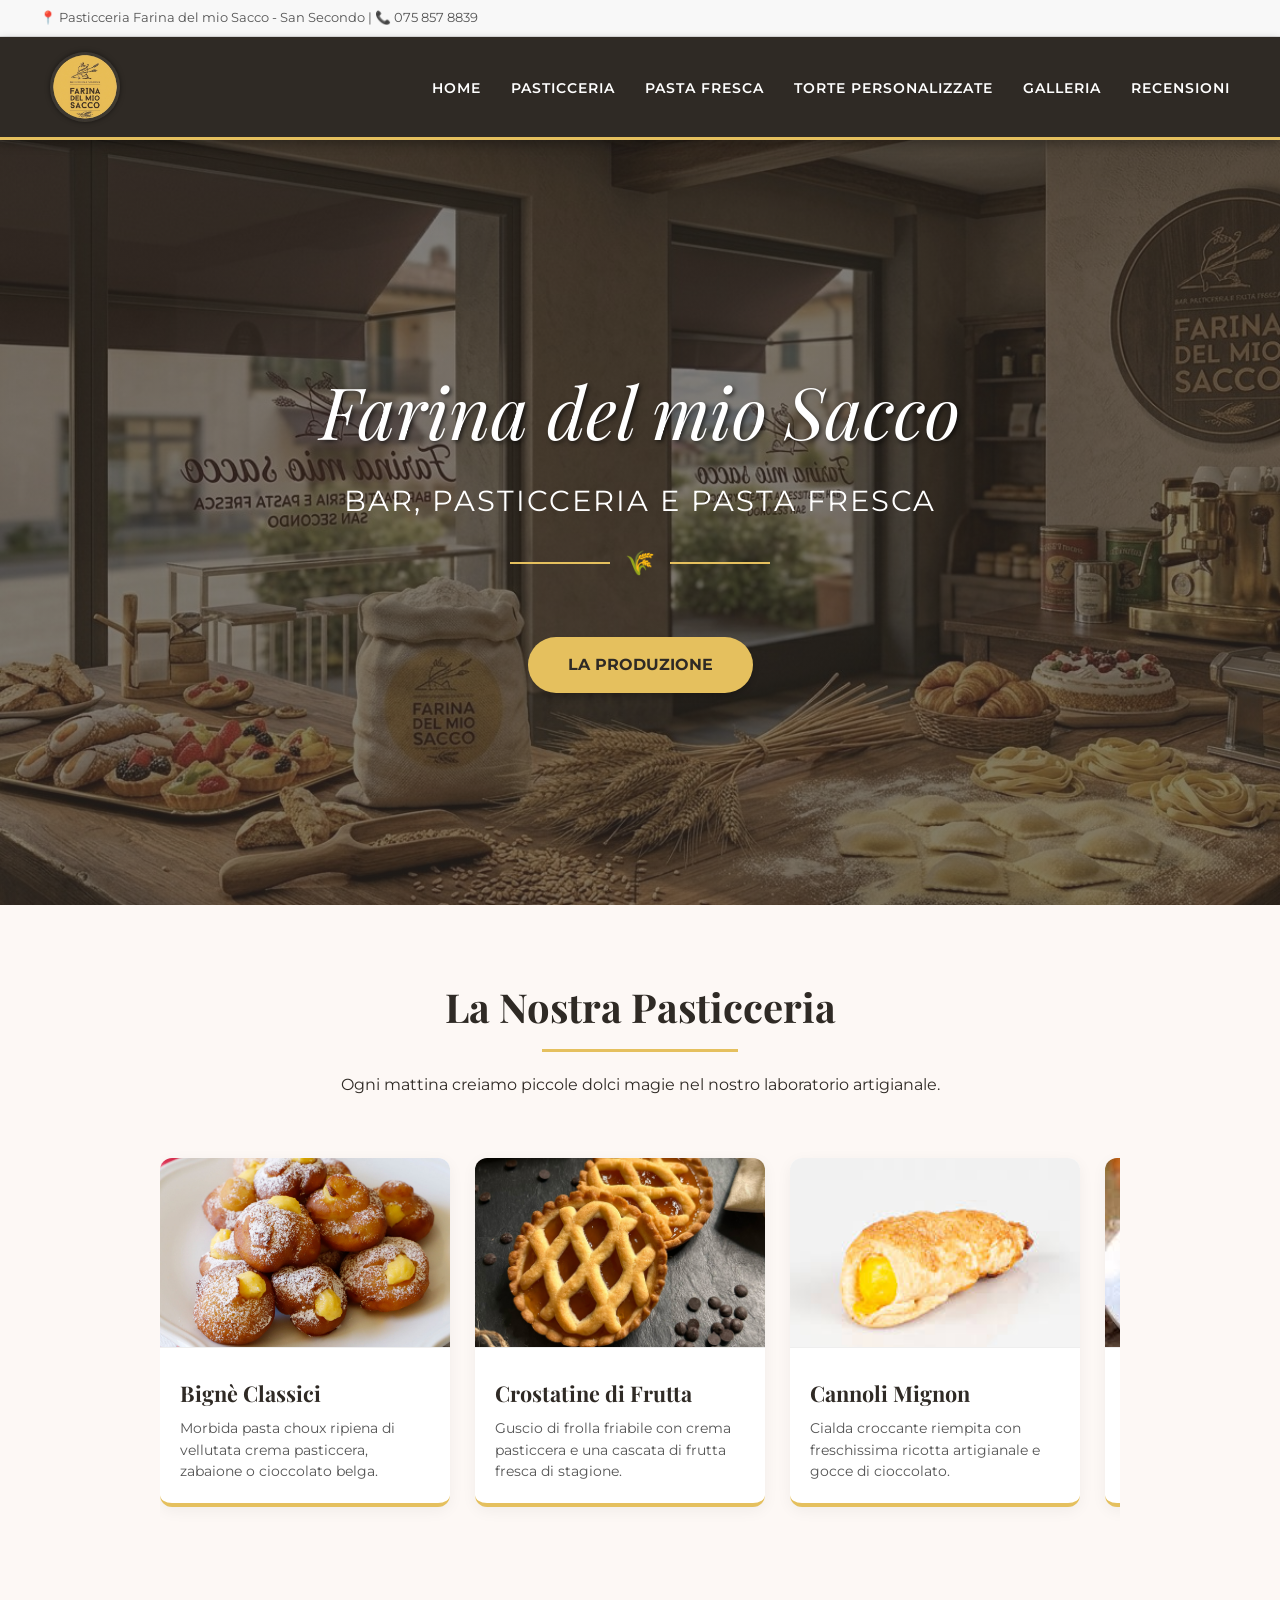
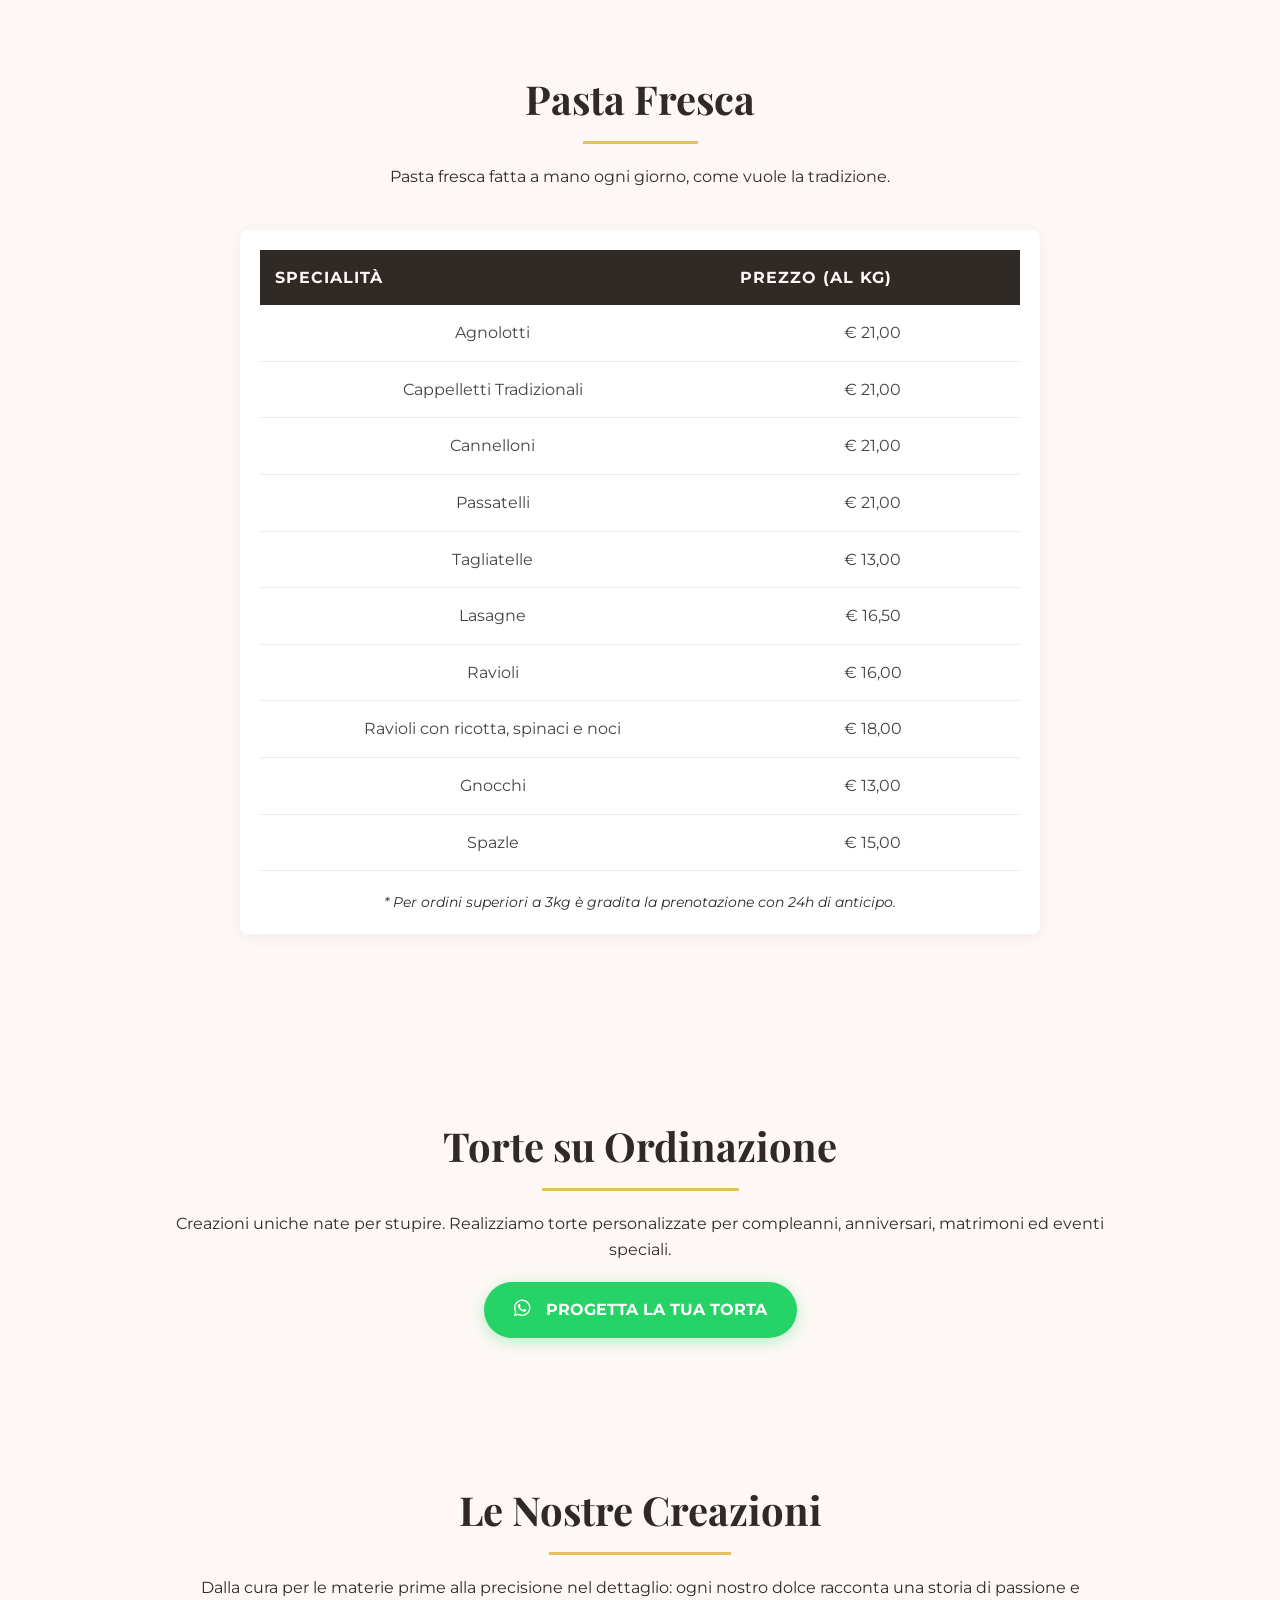
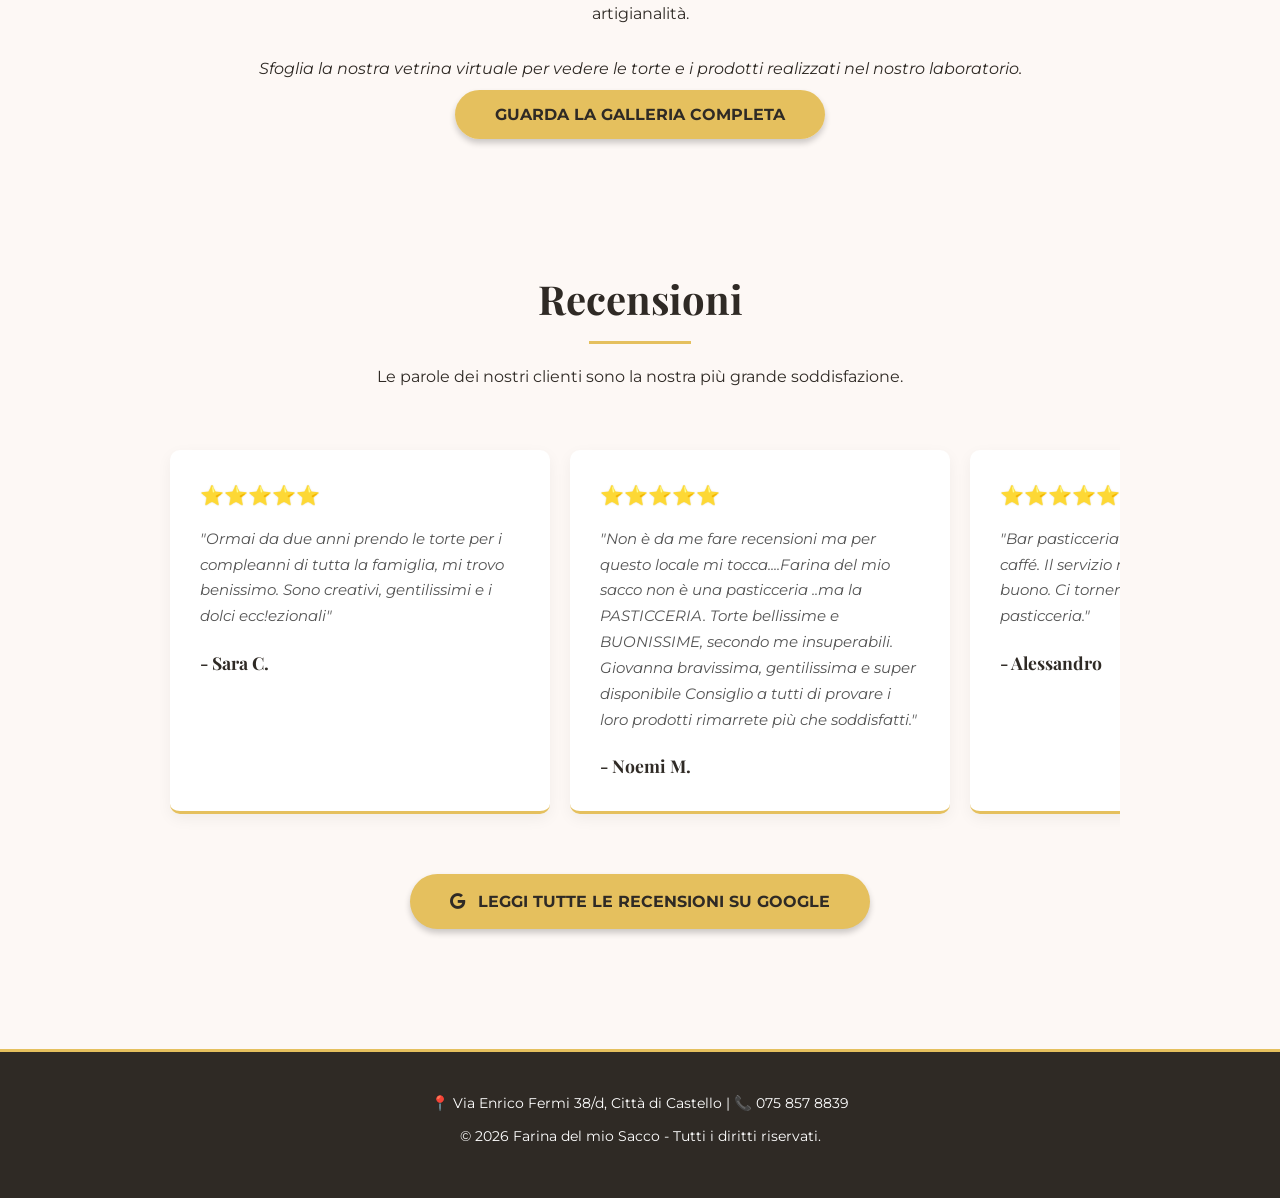
==== index.html @ f0816038 "Update index.html" ====
<!DOCTYPE html>
<html lang="it">
<head>
    <meta charset="UTF-8">
    <meta name="viewport" content="width=device-width, initial-scale=1.0">
    <title>Farina del mio Sacco | Pasticceria e Pasta Fresca</title>
    
    <link rel="preconnect" href="https://fonts.googleapis.com">
    <link rel="preconnect" href="https://fonts.gstatic.com" crossorigin>
    <link href="https://fonts.googleapis.com/css2?family=Playfair+Display:ital,wght@0,400;0,700;1,400&family=Montserrat:wght@400;600&display=swap" rel="stylesheet">
    
    <link rel="stylesheet" href="https://cdnjs.cloudflare.com/ajax/libs/font-awesome/6.0.0/css/all.min.css">
    
    <link rel="icon" type="image/x-icon" href="immagini/logo.ico">
    <link rel="stylesheet" href="style.css">
</head>
<body>

    <div class="top-bar">
        <p>📍 Pasticceria Farina del mio Sacco - San Secondo | 📞 075 857 8839</p>
    </div>

    <header>
        <div class="logo-container">
            <img src="immagini/logo.ico" alt="Logo Farina del mio Sacco" class="logo-img">
        </div>
        
        <div class="menu-toggle" id="mobile-menu">
            <span class="bar"></span>
            <span class="bar"></span>
            <span class="bar"></span>
        </div>
        
        <nav>
            <ul>
                <li><a href="#home">Home</a></li>
                <li><a href="#pasticceria">Pasticceria</a></li>
                <li><a href="#pasta-fresca">Pasta Fresca</a></li>
                <li><a href="#torte">Torte Personalizzate</a></li>
                <li><a href="galleria.html">Galleria</a></li>
                <li><a href="#recensioni">Recensioni</a></li> 
            </ul>
        </nav>
    </header>

    <main>
        <section id="home" class="hero">
            <div class="hero-content">
                <h2 class="hero-title">Farina del mio Sacco</h2>
                <h3 class="hero-subtitle">Bar, Pasticceria e Pasta Fresca</h3>
                
                <div class="decorazione">
                    <span>🌾</span>
                </div>
                
                <a href="#pasticceria" class="btn-oro" style="text-decoration: none; display: inline-block; margin-top: 20px;">La Produzione</a>
            </div>
        </section>
        
        <section id="pasticceria" class="sezione">
            <h2>La Nostra Pasticceria</h2>
            <p>Ogni mattina creiamo piccole dolci magie nel nostro laboratorio artigianale.</p>
            
            <div class="carosello-pasticceria">
                <div class="pasticcino-card">
                    <img src="immagini/bigne.jpg" alt="Bignè artigianali">
                    <div class="pasticcino-info">
                        <h3>Bignè Classici</h3>
                        <p>Morbida pasta choux ripiena di vellutata crema pasticcera, zabaione o cioccolato belga.</p>
                    </div>
                </div>
                
                <div class="pasticcino-card">
                    <img src="immagini/crostatina.jpg" alt="Crostatine di frutta">
                    <div class="pasticcino-info">
                        <h3>Crostatine di Frutta</h3>
                        <p>Guscio di frolla friabile con crema pasticcera e una cascata di frutta fresca di stagione.</p>
                    </div>
                </div>
                
                <div class="pasticcino-card">
                    <img src="immagini/cannolo.jpg" alt="Cannoli siciliani mignon">
                    <div class="pasticcino-info">
                        <h3>Cannoli Mignon</h3>
                        <p>Cialda croccante riempita con freschissima ricotta artigianale e gocce di cioccolato.</p>
                    </div>
                </div>
                
                <div class="pasticcino-card">
                    <img src="immagini/millefoglie.jpg" alt="Millefoglie mignon">
                    <div class="pasticcino-info">
                        <h3>Millefoglie</h3>
                        <p>Strati di sfoglia fragrante e leggerissima, alternati a golosa crema diplomatica.</p>
                    </div>
                </div>

                <div class="pasticcino-card">
                    <img src="immagini/biscotti.jpg" alt="Biscotteria secca artigianale">
                    <div class="pasticcino-info">
                        <h3>Biscotteria Secca</h3>
                        <p>Frollini da tè, cantucci della tradizione e paste da viaggio fatte come una volta.</p>
                    </div>
                </div>
            </div>
        </section>
        
        <section id="pasta-fresca" class="sezione" style="background-color: var(--panna);">
            <h2 class="titolo-sezione">Pasta Fresca</h2>
            <p>Pasta fresca fatta a mano ogni giorno, come vuole la tradizione.</p>

            <div class="listino-container">
                <table class="tabella-prezzi">
                    <thead>
                        <tr>
                            <th>Specialità</th>
                            <th>Prezzo (al kg)</th>
                        </tr>
                    </thead>
                    <tbody>
                        <tr><td>Agnolotti</td><td>€ 21,00</td></tr>
                        <tr><td>Cappelletti Tradizionali</td><td>€ 21,00</td></tr>
                        <tr><td>Cannelloni</td><td>€ 21,00</td></tr>
                        <tr><td>Passatelli</td><td>€ 21,00</td></tr>
                        <tr><td>Tagliatelle</td><td>€ 13,00</td></tr>
                        <tr><td>Lasagne</td><td>€ 16,50</td></tr>
                        <tr><td>Ravioli</td><td>€ 16,00</td></tr>
                        <tr><td>Ravioli con ricotta, spinaci e noci</td><td>€ 18,00</td></tr>
                        <tr><td>Gnocchi</td><td>€ 13,00</td></tr>
                        <tr><td>Spazle</td><td>€ 15,00</td></tr>
                    </tbody>
                </table>
                
                <p style="margin-top: 20px; font-style: italic; font-size: 0.9rem;">* Per ordini superiori a 3kg è gradita la prenotazione con 24h di anticipo.</p>
            </div>
        </section>

        <section id="torte" class="sezione">
            <h2>Torte su Ordinazione</h2>
            <p>Creazioni uniche nate per stupire. Realizziamo torte personalizzate per compleanni, anniversari, matrimoni ed eventi speciali.</p>
            
            <a href="https://wa.me/3392798903?text=Ciao!%20Vorrei%20progettare%20una%20torta%20personalizzata" target="_blank" class="btn-whatsapp">
                <i class="fab fa-whatsapp icona-wa"></i> Progetta la tua torta
            </a>
        </section>

        <section id="creazioni" class="sezione">
            <h2>Le Nostre Creazioni</h2>
            <p>
                Dalla cura per le materie prime alla precisione nel dettaglio: ogni nostro dolce racconta una storia di passione e artigianalità.
            </p>
            
            <div style="margin-top: 30px;">
                <p style="font-style: italic; margin-bottom: 20px;">Sfoglia la nostra vetrina virtuale per vedere le torte e i prodotti realizzati nel nostro laboratorio.</p>
                <a href="galleria.html" class="btn-oro" style="text-decoration: none;">Guarda la Galleria Completa</a>
            </div>
        </section>

        <section id="recensioni" class="sezione" style="background-color: var(--panna);">
            <h2>Recensioni</h2>
            <p>Le parole dei nostri clienti sono la nostra più grande soddisfazione.</p>
            
            <div class="recensioni-container">
                <div class="recensione-card">
                    <div class="stelle">⭐⭐⭐⭐⭐</div>
                    <p class="testo-recensione">"Ormai da due anni prendo le torte per i compleanni di tutta la famiglia, mi trovo benissimo. Sono creativi, gentilissimi e i dolci ecc!ezionali"</p>
                    <p class="autore">- Sara C.</p>
                </div>
                
                <div class="recensione-card">
                    <div class="stelle">⭐⭐⭐⭐⭐</div>
                    <p class="testo-recensione">"Non è da me fare recensioni ma per questo locale mi tocca....Farina del mio sacco non è una pasticceria ..ma la PASTICCERIA. Torte bellissime e BUONISSIME, secondo me insuperabili. Giovanna bravissima, gentilissima e super disponibile Consiglio a tutti di provare i loro prodotti rimarrete più che soddisfatti."</p>
                    <p class="autore">- Noemi M.</p>
                </div>
                
                <div class="recensione-card">
                    <div class="stelle">⭐⭐⭐⭐⭐</div>
                    <p class="testo-recensione">"Bar pasticceria mi sono fermato per un caffé. Il servizio nulla da dire . Il caffè buono. Ci tornerò per assaggiare la pasticceria."</p>
                    <p class="autore">- Alessandro</p>
                </div>
            </div>

            <div style="margin-top: 40px;">
                <a href="https://www.google.com/search?sca_esv=916ec883b16d68de&rlz=1C1GEWG_itIT1207IT1207&sxsrf=ANbL-n6uOmOM51w5E85HEzWK77GRZ1AlaQ:1779180192511&si=AL3DRZHrmvnFAVQPOO2Bzhf8AX9KZZ6raUI_dT7DG_z0kV2_x5jLBBXtnni8dmRv9dqBs0mQofxEFWSAQfP6rxskqYB1ZJzggoFy2b57uYg4nvMEu3d4UJ2EFOXsXZ8viHp7cwj9z6t8V4RzzjR4Vp45JCCcI7b4Rw%3D%3D&q=FARINA+DEL+MIO+SACCO+Recensioni&sa=X&ved=2ahUKEwiEzfba-sSUAxWq0gIHHf3sL74Q0bkNegQIMhAF&biw=1536&bih=730&dpr=1.25" target="_blank" class="btn-oro" style="text-decoration: none; display: inline-block;">
                    <i class="fab fa-google" style="margin-right: 8px;"></i> Leggi tutte le recensioni su Google
                </a>
            </div>
        </section>
    </main>
    
    <footer>
        <p>📍 Via Enrico Fermi 38/d, Città di Castello | 📞 075 857 8839</p>
        <p>&copy; 2026 Farina del mio Sacco - Tutti i diritti riservati.</p>
    </footer>

    <script src="script.js"></script>
</body>
</html>
---- style.css ----
/* --- IMPOSTAZIONI BASE E FONT --- */
* {
    margin: 0;
    padding: 0;
    box-sizing: border-box;
    /* Migliora la resa dei caratteri e dei bordi su tutti i browser */
    -webkit-font-smoothing: antialiased;
    -moz-osx-font-smoothing: grayscale;
}

:root {
    --colore-scuro: #2F2A25; /* Marrone "Testa di Moro" */
    --oro: #E5C05E;          /* Giallo Ocra/Oro */
    --panna: #FDF8F5;        /* Sfondo chiaro */
    --bianco: #FFFFFF;
    
    /* Font eleganti di Google Fonts */
    --font-titoli: 'Playfair Display', serif;
    --font-testi: 'Montserrat', sans-serif;
}

body {
    font-family: var(--font-testi);
    background-color: var(--panna);
    color: var(--colore-scuro);
    line-height: 1.6;
    overflow-x: hidden; 
}

/* --- SCORRIMENTO MORBIDO --- */
html {
    scroll-behavior: smooth;
}

/* --- STRUTTURA PRINCIPALE (Gabbia anti-bug) --- */
main {
    position: relative;
    z-index: 1;
}

/* --- TOP BAR PICCOLA --- */
.top-bar {
    background-color: #f8f8f8;
    color: #555;
    text-align: left;
    padding: 8px 40px;
    font-size: 0.8rem;
    border-bottom: 1px solid #ddd;
}

/* --- HEADER E NAVBAR FISSA (VERSIONE ANTI-SFARFALLIO) --- */
header {
    position: sticky !important;
    top: 0 !important;
    z-index: 9999 !important;
    
    /* Stabilizzazione 3D per evitare micro-movimenti (jitter) */
    transform: translate3d(0, 0, 1000px) !important;
    backface-visibility: hidden !important;
    -webkit-backface-visibility: hidden !important;
    
    background-color: var(--colore-scuro) !important; 
    display: flex;
    justify-content: space-between; 
    align-items: center;
    padding: 15px 50px;
    transition: all 0.4s ease;
    box-shadow: 0 4px 10px rgba(0,0,0,0.3);
    border-bottom: 3px solid var(--oro);
}

/* --- HEADER QUANDO SCORRI (SOTTILE) --- */
header.scrolled {
    padding: 10px 50px !important; 
    background-color: rgba(47, 42, 37, 0.98) !important; 
    box-shadow: 0 5px 15px rgba(0,0,0,0.4);
}

/* --- LOGO --- */
.logo-container {
    display: flex;
    align-items: center;
}

.logo-img {
    height: 70px;
    width: 70px; 
    border-radius: 50%; 
    object-fit: cover; 
    box-shadow: 0 0 5px rgba(0,0,0,0.5); 
    transition: all 0.4s ease;
    /* Evita vibrazioni dell'immagine durante il ridimensionamento */
    image-rendering: -webkit-optimize-contrast;
}

header.scrolled .logo-img {
    height: 45px !important; 
    width: 45px !important; 
}

/* --- MENU NAVIGAZIONE --- */
nav ul {
    list-style: none;
    display: flex;
    gap: 30px;
}

nav a {
    color: var(--bianco);
    text-decoration: none;
    font-weight: 600;
    font-size: 0.85rem;
    text-transform: uppercase;
    letter-spacing: 1px;
    transition: color 0.3s;
}

nav a:hover, nav a.active {
    color: var(--oro);
}

nav a.active {
    border-bottom: 2px solid var(--oro);
    padding-bottom: 3px;
}

/* --- SEZIONE HERO (Immagine a tutto schermo) --- */
.hero {
    position: relative;
    height: 85vh; 
    background-image: linear-gradient(rgba(47, 42, 37, 0.6), rgba(47, 42, 37, 0.6)), url(immagini/sfondo.jpg);
    background-size: cover;
    background-position: center;
    display: flex;
    justify-content: center;
    align-items: center;
    text-align: center;
    color: var(--bianco);
}

/* --- CONTENITORE CENTRALE DELLA HERO --- */
.hero-content {
    max-width: 800px;
    z-index: 2;
    
    /* La vera magia anti-tremolio: blocca tutto il blocco come se fosse una singola immagine solida */
    transform: translate3d(0, 0, 0);
    backface-visibility: hidden;
    -webkit-backface-visibility: hidden;
    perspective: 1000px; /* Aiuta molto i dispositivi Apple/Safari a non sfarfallare */
}

.hero-title {
    font-family: var(--font-titoli);
    font-size: 4.5rem;
    font-style: italic;
    font-weight: 400;
    margin-bottom: 10px;
    text-shadow: 2px 2px 4px rgba(0,0,0,0.6);
}

.hero-subtitle {
    font-family: var(--font-testi);
    font-size: 1.8rem;
    font-weight: 400;
    letter-spacing: 2px;
    text-transform: uppercase;
    margin-bottom: 20px;
}

/* --- DECORAZIONE TITOLI (ANTI-SFARFALLIO) --- */
.decorazione {
    display: flex;
    align-items: center;
    justify-content: center;
    margin: 20px 0 35px 0;
}

.decorazione::before, .decorazione::after {
    content: '';
    width: 100px;
    margin: 0 15px;
    
    /* Invece di usare altezza e sfondo, usiamo un bordo solido. 
       I browser "ancorano" i bordi ai pixel in modo molto più rigido! */
    height: 0;
    border-top: 2px solid var(--oro);
}

.decorazione span {
    font-size: 1.5rem;
    color: var(--oro);
}

/* --- BOTTONI --- */
.btn-oro, button {
    background-color: var(--oro);
    color: var(--colore-scuro);
    border: none;
    padding: 15px 40px;
    font-size: 1rem;
    font-weight: bold;
    text-transform: uppercase;
    border-radius: 30px; 
    cursor: pointer;
    transition: 0.3s;
    box-shadow: 0 4px 6px rgba(0,0,0,0.2);
}

.btn-oro:hover, button:hover {
    background-color: #d1a945; 
    transform: scale(1.05); 
}

/* --- SEZIONI CONTENUTO --- */
.sezione {
    padding: 70px 20px;
    max-width: 1000px;
    margin: 0 auto;
    text-align: center;
}

.sezione h2 {
    font-family: var(--font-titoli);
    color: var(--colore-scuro);
    font-size: 2.5rem;
    margin-bottom: 20px;
    position: relative;
    display: inline-block;
}

.sezione h2::after {
    content: '';
    display: block;
    width: 50%;
    height: 3px;
    background-color: var(--oro);
    margin: 10px auto 0;
}

/* --- GRIGLIA HOME PAGE --- */
.griglia {
    display: flex;
    gap: 30px;
    justify-content: center;
    margin-top: 40px;
    flex-wrap: wrap;
}

.card {
    background-color: var(--bianco);
    padding: 40px 30px;
    border-radius: 8px;
    border-bottom: 5px solid var(--oro);
    width: 320px;
    box-shadow: 0 5px 15px rgba(0,0,0,0.05);
    transition: transform 0.3s;
}

.card:hover {
    transform: translateY(-10px); 
}

.card h3 {
    font-family: var(--font-titoli);
    font-size: 1.8rem;
    color: var(--colore-scuro);
    margin-bottom: 15px;
}

/* --- NUOVO CAROSELLO SCORREVOLE PASTICCERIA --- */
.carosello-pasticceria {
    display: flex;
    gap: 25px;
    margin-top: 40px;
    padding: 20px 10px;
    overflow-x: auto; 
    scroll-snap-type: x mandatory; 
    scrollbar-width: thin;
    scrollbar-color: var(--oro) transparent;
    -webkit-overflow-scrolling: touch; 
}

.carosello-pasticceria::-webkit-scrollbar {
    height: 8px;
}
.carosello-pasticceria::-webkit-scrollbar-thumb {
    background-color: var(--oro);
    border-radius: 10px;
}

.pasticcino-card {
    background-color: var(--bianco);
    min-width: 290px; 
    width: 290px;
    border-radius: 12px;
    overflow: hidden;
    box-shadow: 0 4px 15px rgba(0,0,0,0.05);
    border-bottom: 4px solid var(--oro);
    flex-shrink: 0;
    scroll-snap-align: start; 
    text-align: left;
    transition: transform 0.3s ease;
    transform: translateZ(0); 
}

.pasticcino-card:hover {
    transform: translateY(-5px);
}

.pasticcino-card img {
    width: 100%;
    height: 190px; 
    object-fit: cover; 
    border-bottom: 1px solid #eee;
    image-rendering: -webkit-optimize-contrast;
}

.pasticcino-info {
    padding: 20px;
}

.pasticcino-info h3 {
    font-family: var(--font-titoli);
    font-size: 1.35rem;
    color: var(--colore-scuro);
    margin-bottom: 8px;
}

.pasticcino-info p {
    font-size: 0.9rem;
    color: #555;
    line-height: 1.5;
}

/* --- FILTRI GALLERIA --- */
.filtri-galleria {
    display: flex;
    justify-content: center;
    flex-wrap: wrap;
    gap: 15px;
    margin-bottom: 30px;
    margin-top: 20px;
}

.btn-filtro {
    background-color: transparent;
    color: var(--colore-scuro);
    border: 2px solid var(--oro);
    padding: 8px 20px;
    border-radius: 30px;
    cursor: pointer;
    font-weight: bold;
    font-size: 0.9rem;
    transition: all 0.3s ease;
}

.btn-filtro:hover, .btn-filtro.active {
    background-color: var(--oro);
    color: var(--colore-scuro);
}

/* --- GALLERIA COMPLETA --- */
.griglia-galleria {
    display: grid;
    grid-template-columns: repeat(auto-fill, minmax(280px, 1fr)); 
    gap: 25px;
    padding: 20px;
    margin-top: 30px;
    max-width: 1100px;
    margin-left: auto;
    margin-right: auto;
}

.foto-item {
    z-index: 1;
    position: relative;
    overflow: hidden;
    border-radius: 10px;
    height: 250px;
    box-shadow: 0 4px 8px rgba(0,0,0,0.1);
    cursor: pointer;
}

.foto-item.nascosto {
    display: none;
}

.foto-item img {
    width: 100%;
    height: 100%;
    object-fit: cover; 
    transition: transform 0.5s;
}

.foto-item:hover img {
    transform: scale(1.1);
}

.overlay {
    position: absolute;
    bottom: 0;
    left: 0;
    right: 0;
    background: rgba(47, 42, 37, 0.8); 
    color: var(--oro);
    overflow: hidden;
    width: 100%;
    height: 0;
    transition: .5s ease;
    display: flex;
    justify-content: center;
    align-items: center;
}

.foto-item:hover .overlay {
    height: 25%; 
}

.overlay span {
    font-weight: bold;
    text-transform: uppercase;
    font-size: 0.9rem;
    letter-spacing: 1px;
}

/* --- EFFETTO SCHERMO INTERO (MODALE) --- */
.modal {
    display: none; 
    position: fixed; 
    z-index: 999999 !important; 
    left: 0;
    top: 0;
    width: 100%; 
    height: 100%; 
    background-color: rgba(30, 26, 23, 0.95); 
    justify-content: center;
    align-items: center;
}

.modal-content {
    max-width: 90%;
    max-height: 90vh; 
    border-radius: 8px;
    box-shadow: 0 5px 25px rgba(0,0,0,0.8);
    animation: zoomMorbido 0.3s ease; 
    object-fit: contain; 
}

.chiudi-modal {
    position: absolute;
    top: 20px;
    right: 35px;
    color: var(--panna);
    font-size: 50px;
    font-weight: bold;
    cursor: pointer;
    transition: color 0.3s;
}

.chiudi-modal:hover {
    color: var(--oro);
}

@keyframes zoomMorbido {
    from {transform: scale(0.8); opacity: 0;}
    to {transform: scale(1); opacity: 1;}
}

/* --- STILE TABELLA LISTINO (Pasta Fresca) --- */
#pasta-fresca {
    scroll-margin-top: 100px; 
}

.listino-container {
    max-width: 800px;
    margin: 40px auto;
    padding: 20px;
    background: white;
    border-radius: 8px;
    box-shadow: 0 4px 15px rgba(0,0,0,0.05);
}

.tabella-prezzi {
    width: 100%;
    border-collapse: collapse;
    font-family: var(--font-testi);
}

.tabella-prezzi th {
    background-color: var(--colore-scuro);
    color: var(--panna);
    padding: 15px;
    text-align: left;
    text-transform: uppercase;
    letter-spacing: 1px;
}

.tabella-prezzi td {
    padding: 15px;
    border-bottom: 1px solid #eee;
    color: #444;
}

.tabella-prezzi tr:hover {
    background-color: #fcfaf5; 
}

/* --- SEZIONE RECENSIONI --- */
.recensioni-container {
    display: flex;
    gap: 20px;
    margin-top: 40px;
    padding: 20px 10px;
    overflow-x: auto; 
    scroll-snap-type: x mandatory; 
    scrollbar-width: thin;
    scrollbar-color: var(--oro) transparent;
    -webkit-overflow-scrolling: touch;
}

.recensioni-container::-webkit-scrollbar {
    height: 8px;
}
.recensioni-container::-webkit-scrollbar-thumb {
    background-color: var(--oro);
    border-radius: 10px;
}

.recensione-card {
    background-color: var(--bianco);
    
    /* LIMITI DI LARGHEZZA CORRETTI */
    width: 380px; 
    max-width: 85vw; /* Si adatta automaticamente agli schermi dei telefoni */
    
    padding: 30px;
    border-radius: 10px;
    box-shadow: 0 5px 15px rgba(0,0,0,0.05);
    border-bottom: 3px solid var(--oro);
    text-align: left;
    flex-shrink: 0; 
    scroll-snap-align: center; 
}

.stelle {
    font-size: 1.2rem;
    margin-bottom: 15px;
    text-shadow: 0 0 2px rgba(0,0,0,0.1); 
}

.testo-recensione {
    font-style: italic;
    color: #555;
    margin-bottom: 20px;
    font-size: 0.95rem;
    line-height: 1.7;
}

.autore {
    font-weight: bold;
    color: var(--colore-scuro);
    font-family: var(--font-titoli);
    font-size: 1.1rem;
}

/* --- FOOTER --- */
footer {
    background-color: var(--colore-scuro);
    color: var(--bianco);
    text-align: center;
    padding: 40px 20px;
    margin-top: 50px;
    border-top: 3px solid var(--oro);
}

footer p {
    font-size: 0.9rem;
    margin-bottom: 10px;
}

/* --- BOTTONE WHATSAPP --- */
.btn-whatsapp {
    display: inline-block;
    background-color: #25D366; 
    color: white;
    text-decoration: none;
    padding: 15px 30px;
    border-radius: 50px;
    font-weight: bold;
    text-transform: uppercase;
    margin-top: 20px;
    transition: 0.3s;
    box-shadow: 0 4px 15px rgba(37, 211, 102, 0.3);
}

.btn-whatsapp:hover {
    background-color: #128C7E; 
    transform: scale(1.05);
}

.icona-wa {
    margin-right: 10px;
    font-size: 1.2rem;
}

/* =========================================
   RESPONSIVE DESIGN (SMARTPHONE E TABLET)
   ========================================= */

.menu-toggle {
    display: none;
    flex-direction: column;
    gap: 6px;
    cursor: pointer;
}

.menu-toggle .bar {
    width: 30px;
    height: 3px;
    background-color: var(--oro);
    transition: all 0.3s ease;
    border-radius: 3px;
}

@media (max-width: 768px) {
    
    .top-bar {
        font-size: 0.7rem;
        padding: 8px 10px;
        text-align: center;
    }

    header {
        padding: 10px 20px !important; 
    }

    header.scrolled {
        padding: 10px 20px !important;
    }

    .menu-toggle {
        display: flex;
        position: absolute;
        right: 25px; 
    }

    nav ul {
        position: absolute;
        top: 100%; 
        left: -100%; 
        width: 100%;
        background-color: rgba(47, 42, 37, 0.98); 
        flex-direction: column;
        text-align: center;
        padding: 20px 0;
        transition: left 0.4s ease; 
        box-shadow: 0 10px 15px rgba(0,0,0,0.3);
    }

    nav ul.active {
        left: 0;
    }

    nav ul li {
        margin: 15px 0;
    }

    .hero-title {
        font-size: 2.8rem;
    }

    .hero-subtitle {
        font-size: 1.2rem;
    }

    .listino-container {
        overflow-x: auto;
        padding: 10px;
    }

    .card {
        width: 100%;
        max-width: 350px;
    }

    /* Adattiamo le card carosello sui telefoni più piccoli */
    .pasticcino-card {
        min-width: 260px;
        width: 260px;
    }

    .recensione-card {
        /* Rimuoviamo i vecchi valori rigidi per far funzionare max-width: 85vw in automatico */
        min-width: auto;
    }
}
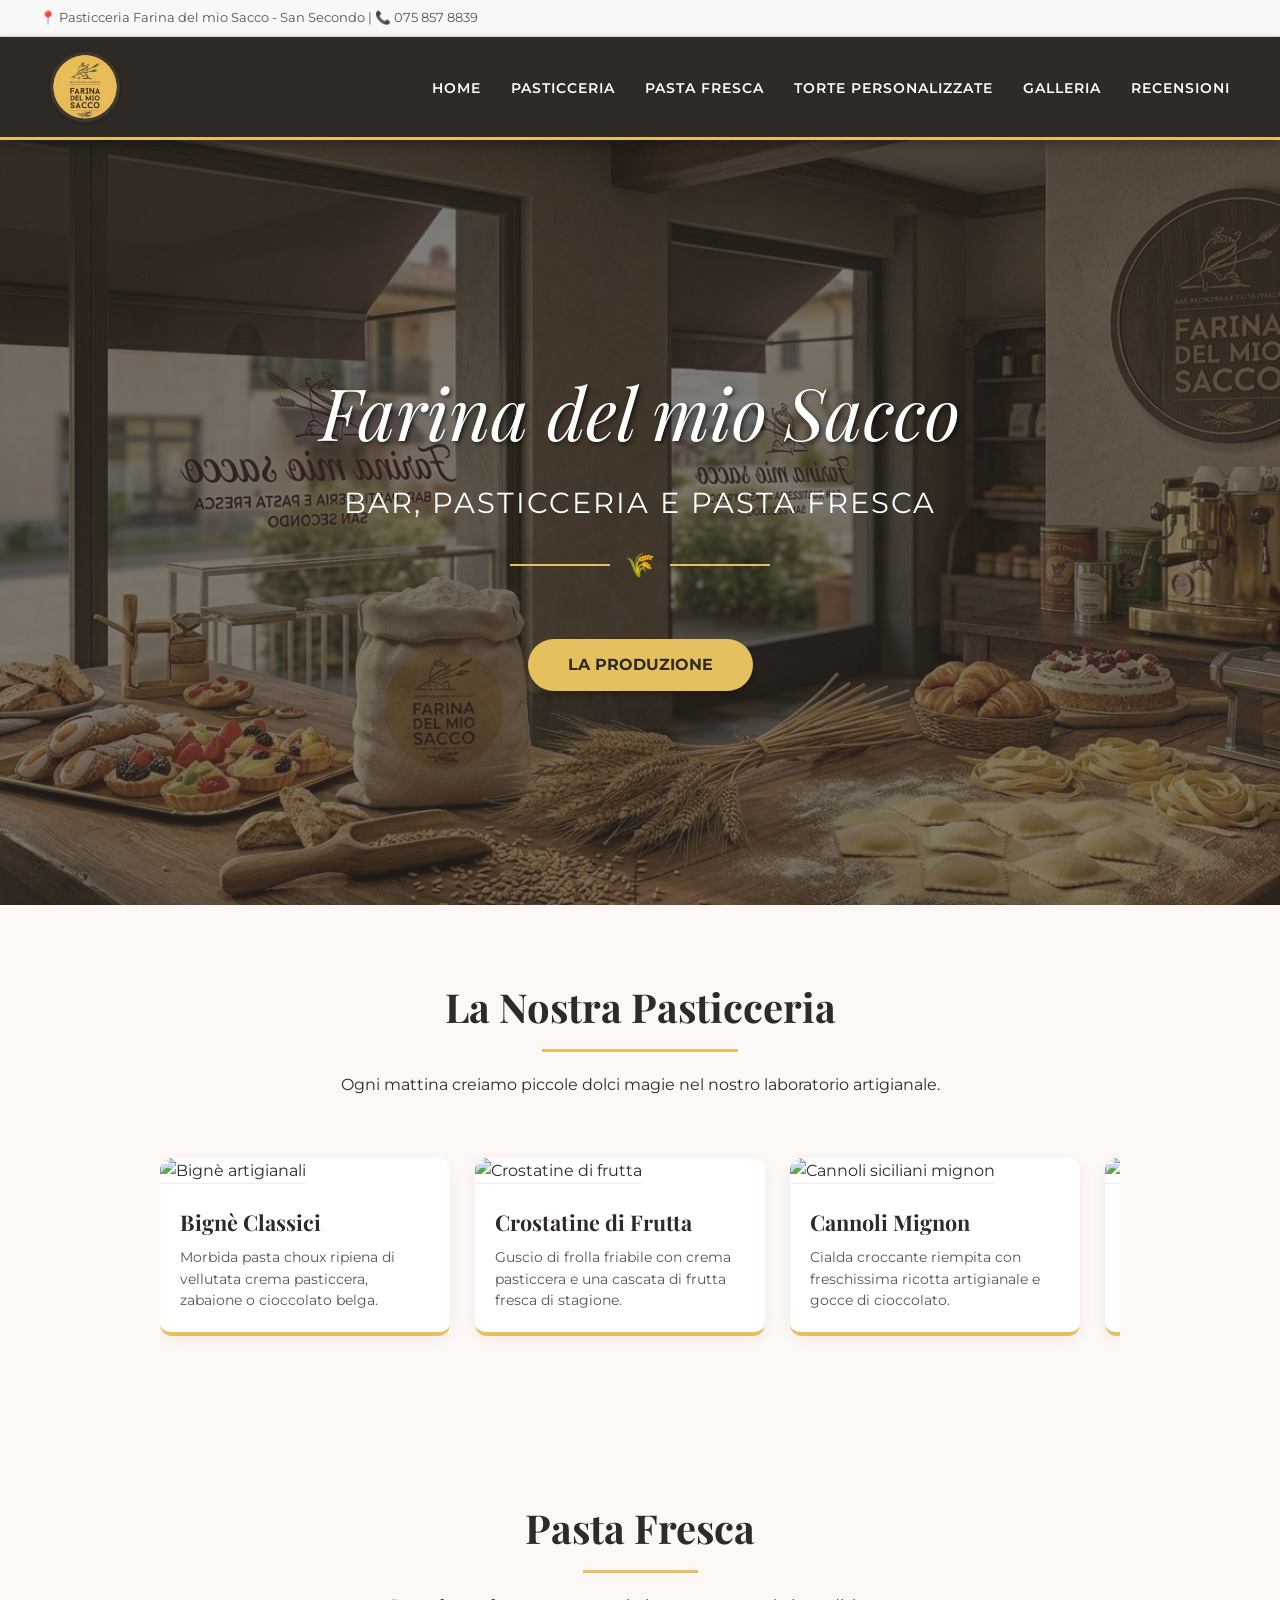
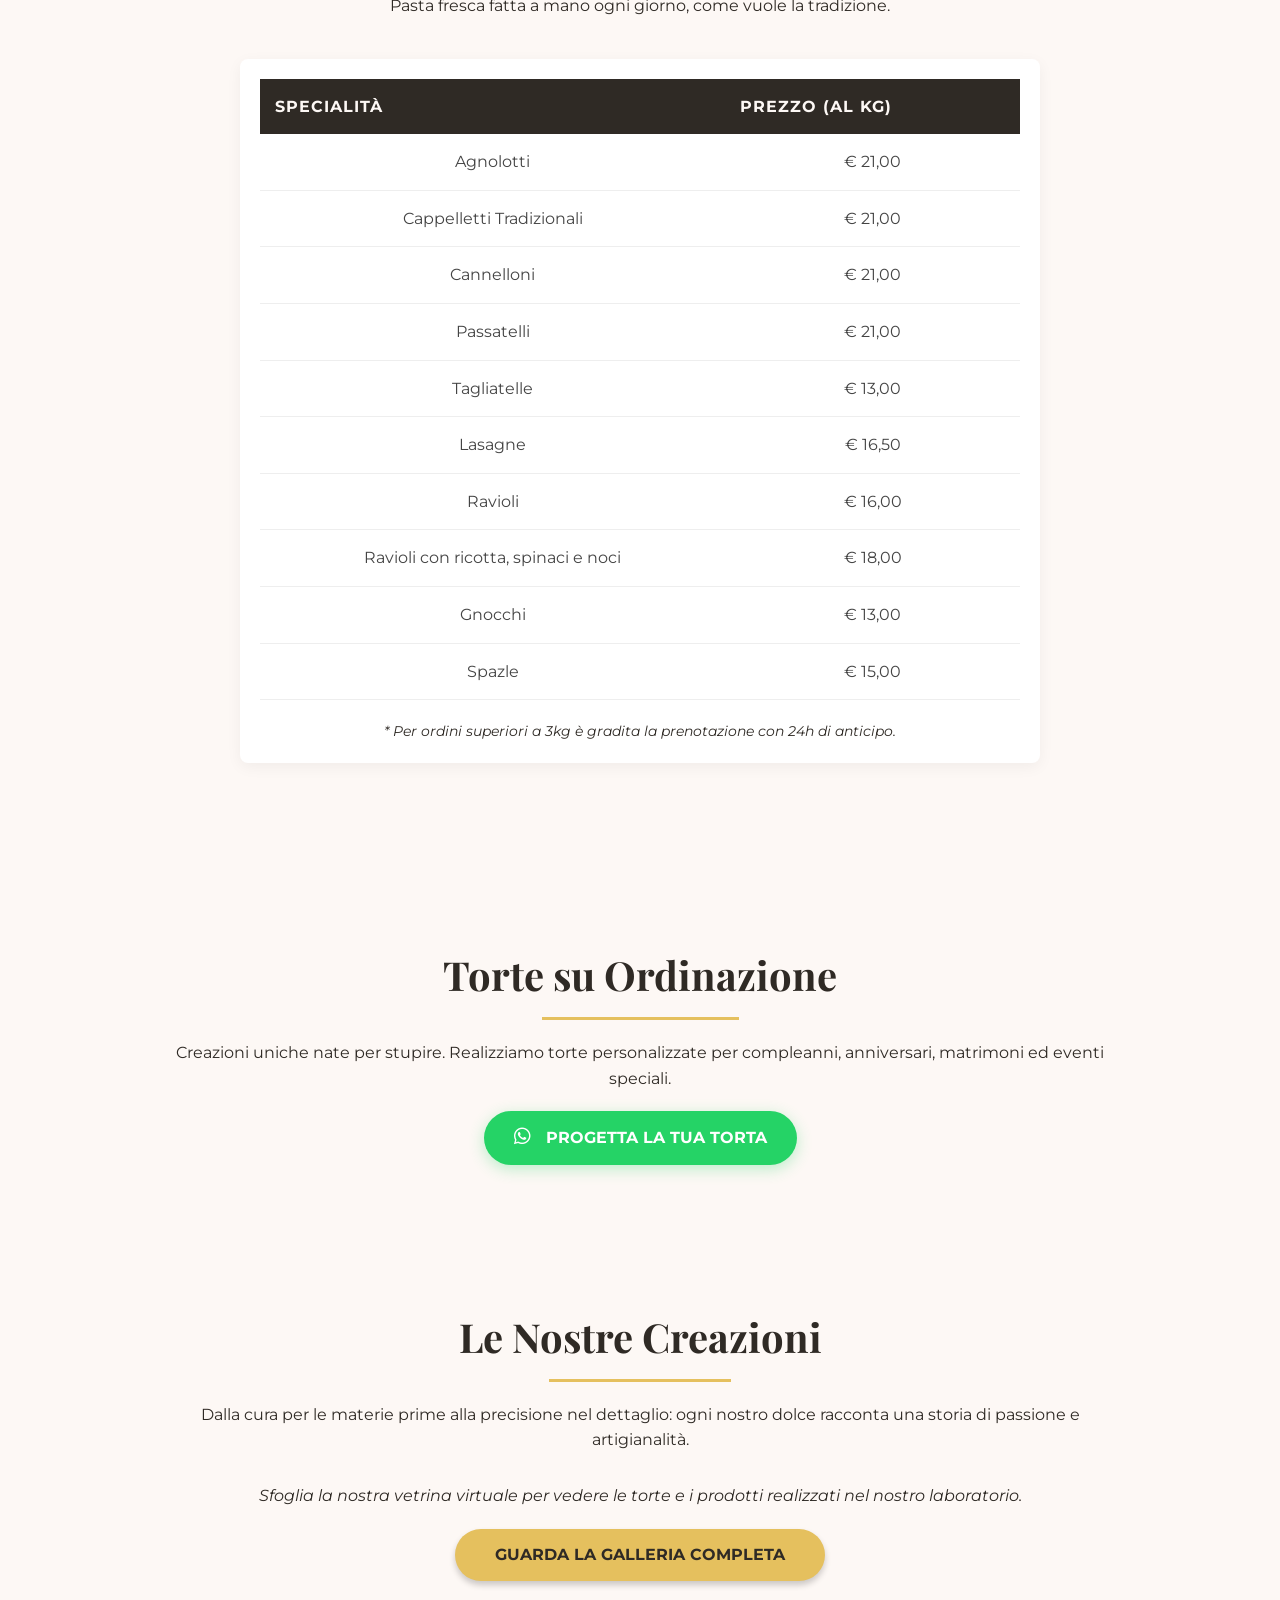
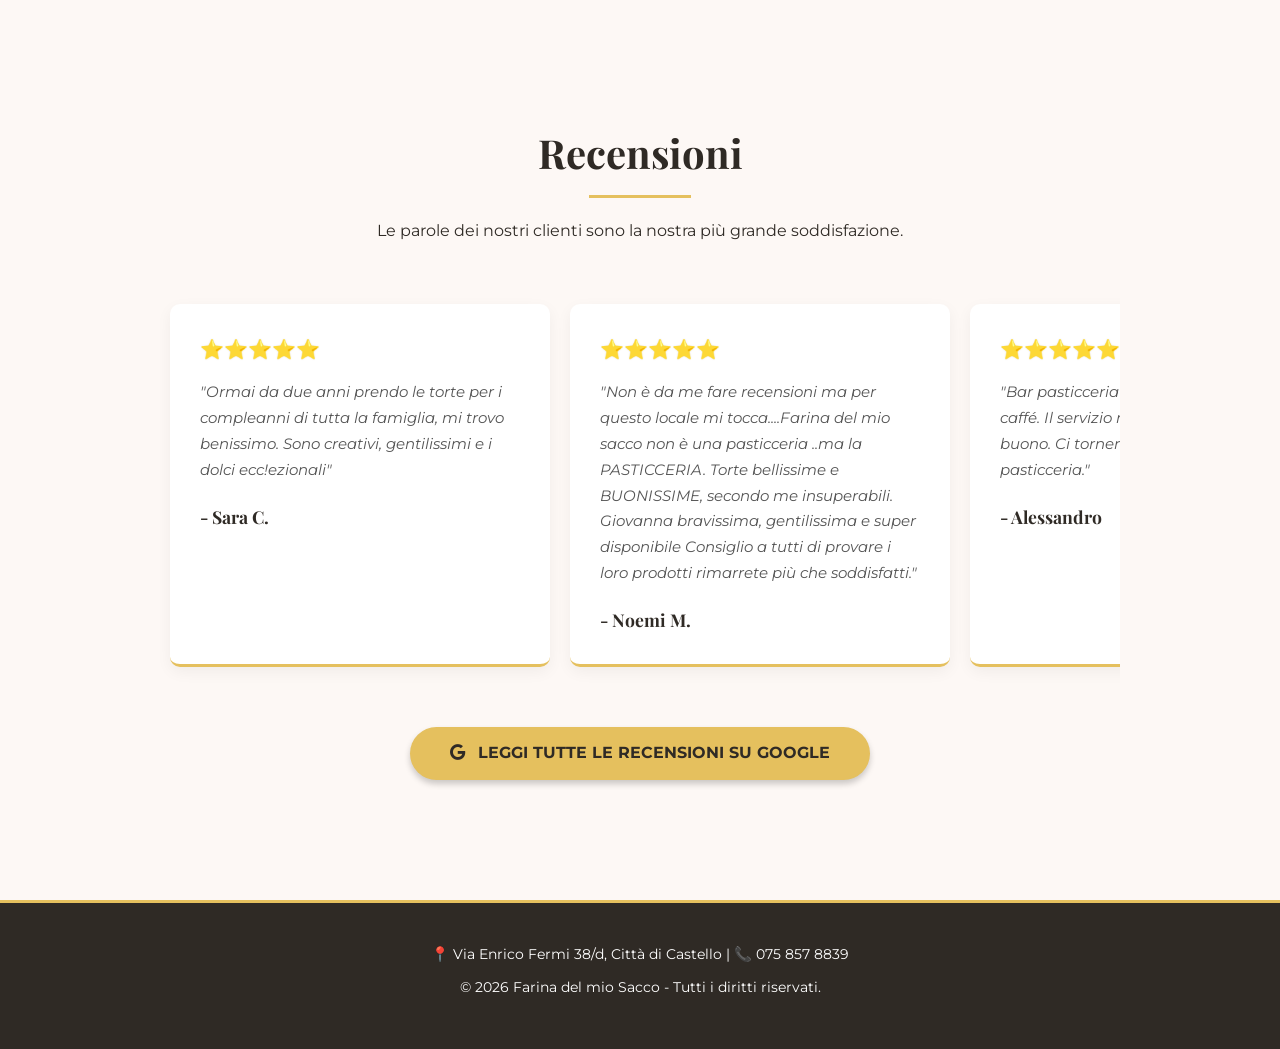
==== commit 0558eef2: "Update index.html" ====
--- a/index.html
+++ b/index.html
@@ -63,7 +63,7 @@
             
             <div class="carosello-pasticceria">
                 <div class="pasticcino-card">
-                    <img src="immagini/bigne.jpg" alt="Bignè artigianali">
+                    <img src="immagini/aggiornamento.jpg" alt="Bignè artigianali">
                     <div class="pasticcino-info">
                         <h3>Bignè Classici</h3>
                         <p>Morbida pasta choux ripiena di vellutata crema pasticcera, zabaione o cioccolato belga.</p>
@@ -71,7 +71,7 @@
                 </div>
                 
                 <div class="pasticcino-card">
-                    <img src="immagini/crostatina.jpg" alt="Crostatine di frutta">
+                    <img src="immagini/aggiornamento.jpg" alt="Crostatine di frutta">
                     <div class="pasticcino-info">
                         <h3>Crostatine di Frutta</h3>
                         <p>Guscio di frolla friabile con crema pasticcera e una cascata di frutta fresca di stagione.</p>
@@ -79,7 +79,7 @@
                 </div>
                 
                 <div class="pasticcino-card">
-                    <img src="immagini/cannolo.jpg" alt="Cannoli siciliani mignon">
+                    <img src="immagini/aggiornamento.jpg" alt="Cannoli siciliani mignon">
                     <div class="pasticcino-info">
                         <h3>Cannoli Mignon</h3>
                         <p>Cialda croccante riempita con freschissima ricotta artigianale e gocce di cioccolato.</p>
@@ -87,7 +87,7 @@
                 </div>
                 
                 <div class="pasticcino-card">
-                    <img src="immagini/millefoglie.jpg" alt="Millefoglie mignon">
+                    <img src="immagini/aggiornamento.jpg" alt="Millefoglie mignon">
                     <div class="pasticcino-info">
                         <h3>Millefoglie</h3>
                         <p>Strati di sfoglia fragrante e leggerissima, alternati a golosa crema diplomatica.</p>
@@ -95,7 +95,7 @@
                 </div>
 
                 <div class="pasticcino-card">
-                    <img src="immagini/biscotti.jpg" alt="Biscotteria secca artigianale">
+                    <img src="immagini/aggiornamento.jpg" alt="Biscotteria secca artigianale">
                     <div class="pasticcino-info">
                         <h3>Biscotteria Secca</h3>
                         <p>Frollini da tè, cantucci della tradizione e paste da viaggio fatte come una volta.</p>
--- a/style.css
+++ b/style.css
@@ -35,7 +35,7 @@
 /* --- STRUTTURA PRINCIPALE (Gabbia anti-bug) --- */
 main {
     position: relative;
-    z-index: 1;
+    /* z-index rimosso per permettere al modale di andare in primissimo piano! */
 }
 
 /* --- TOP BAR PICCOLA --- */
@@ -55,7 +55,7 @@
     z-index: 9999 !important;
     
     /* Stabilizzazione 3D per evitare micro-movimenti (jitter) */
-    transform: translate3d(0, 0, 1000px) !important;
+    transform: translate3d(0, 0, 0) !important; /* Modificato a 0 per non superare il modale */
     backface-visibility: hidden !important;
     -webkit-backface-visibility: hidden !important;
     
@@ -85,11 +85,11 @@
 .logo-img {
     height: 70px;
     width: 70px; 
-    border-radius: 50%; 
+    border-radius: 50% !important; 
+    overflow: hidden !important;   
     object-fit: cover; 
-    box-shadow: 0 0 5px rgba(0,0,0,0.5); 
+    box-shadow: 0 2px 8px rgba(0,0,0,0.2); 
     transition: all 0.4s ease;
-    /* Evita vibrazioni dell'immagine durante il ridimensionamento */
     image-rendering: -webkit-optimize-contrast;
 }
 
@@ -142,12 +142,10 @@
 .hero-content {
     max-width: 800px;
     z-index: 2;
-    
-    /* La vera magia anti-tremolio: blocca tutto il blocco come se fosse una singola immagine solida */
     transform: translate3d(0, 0, 0);
     backface-visibility: hidden;
     -webkit-backface-visibility: hidden;
-    perspective: 1000px; /* Aiuta molto i dispositivi Apple/Safari a non sfarfallare */
+    perspective: 1000px; 
 }
 
 .hero-title {
@@ -168,7 +166,7 @@
     margin-bottom: 20px;
 }
 
-/* --- DECORAZIONE TITOLI (ANTI-SFARFALLIO) --- */
+/* --- DECORAZIONE TITOLI --- */
 .decorazione {
     display: flex;
     align-items: center;
@@ -180,9 +178,6 @@
     content: '';
     width: 100px;
     margin: 0 15px;
-    
-    /* Invece di usare altezza e sfondo, usiamo un bordo solido. 
-       I browser "ancorano" i bordi ai pixel in modo molto più rigido! */
     height: 0;
     border-top: 2px solid var(--oro);
 }
@@ -192,8 +187,12 @@
     color: var(--oro);
 }
 
-/* --- BOTTONI --- */
+/* --- BOTTONI (CORRETTI: Non si spezzano più e il testo è centrato) --- */
 .btn-oro, button {
+    display: inline-block; /* Rende il bottone un blocco solido unico */
+    text-align: center;    /* Centra perfettamente il testo se va su due righe */
+    line-height: 1.4;      /* Spaziatura corretta tra le righe di testo */
+    
     background-color: var(--oro);
     color: var(--colore-scuro);
     border: none;
@@ -268,7 +267,7 @@
     margin-bottom: 15px;
 }
 
-/* --- NUOVO CAROSELLO SCORREVOLE PASTICCERIA --- */
+/* --- CAROSELLO SCORREVOLE PASTICCERIA --- */
 .carosello-pasticceria {
     display: flex;
     gap: 25px;
@@ -467,7 +466,7 @@
     to {transform: scale(1); opacity: 1;}
 }
 
-/* --- STILE TABELLA LISTINO (Pasta Fresca) --- */
+/* --- STILE TABELLA LISTINO --- */
 #pasta-fresca {
     scroll-margin-top: 100px; 
 }
@@ -529,11 +528,8 @@
 
 .recensione-card {
     background-color: var(--bianco);
-    
-    /* LIMITI DI LARGHEZZA CORRETTI */
     width: 380px; 
-    max-width: 85vw; /* Si adatta automaticamente agli schermi dei telefoni */
-    
+    max-width: 85vw; 
     padding: 30px;
     border-radius: 10px;
     box-shadow: 0 5px 15px rgba(0,0,0,0.05);
@@ -581,7 +577,9 @@
 
 /* --- BOTTONE WHATSAPP --- */
 .btn-whatsapp {
-    display: inline-block;
+    display: inline-block; /* Rende il bottone un blocco compatto */
+    text-align: center;
+    line-height: 1.4;
     background-color: #25D366; 
     color: white;
     text-decoration: none;
@@ -605,7 +603,7 @@
 }
 
 /* =========================================
-   RESPONSIVE DESIGN (SMARTPHONE E TABLET)
+   RESPONSIVE DESIGN (IL MENU HAMBURGER SCATTA A 1200px!)
    ========================================= */
 
 .menu-toggle {
@@ -613,6 +611,8 @@
     flex-direction: column;
     gap: 6px;
     cursor: pointer;
+    z-index: 10000; 
+    padding: 10px; 
 }
 
 .menu-toggle .bar {
@@ -623,7 +623,8 @@
     border-radius: 3px;
 }
 
-@media (max-width: 768px) {
+/* ATTENZIONE: Questo 1200px è il segreto per non far rompere mai la navbar */
+@media (max-width: 1200px) {
     
     .top-bar {
         font-size: 0.7rem;
@@ -642,9 +643,10 @@
     .menu-toggle {
         display: flex;
         position: absolute;
-        right: 25px; 
-    }
-
+        right: 15px; 
+    }
+
+    /* Trasforma la navbar nel menu a tendina */
     nav ul {
         position: absolute;
         top: 100%; 
@@ -656,6 +658,7 @@
         padding: 20px 0;
         transition: left 0.4s ease; 
         box-shadow: 0 10px 15px rgba(0,0,0,0.3);
+        z-index: 9998;
     }
 
     nav ul.active {
@@ -664,6 +667,12 @@
 
     nav ul li {
         margin: 15px 0;
+    }
+
+    /* Riduciamo leggermente l'imbottitura dei bottoni sui telefoni/tablet per comodità */
+    .btn-oro, button, .btn-whatsapp {
+        padding: 12px 20px; 
+        font-size: 0.9rem;
     }
 
     .hero-title {
@@ -684,14 +693,12 @@
         max-width: 350px;
     }
 
-    /* Adattiamo le card carosello sui telefoni più piccoli */
     .pasticcino-card {
         min-width: 260px;
         width: 260px;
     }
 
     .recensione-card {
-        /* Rimuoviamo i vecchi valori rigidi per far funzionare max-width: 85vw in automatico */
         min-width: auto;
     }
 }
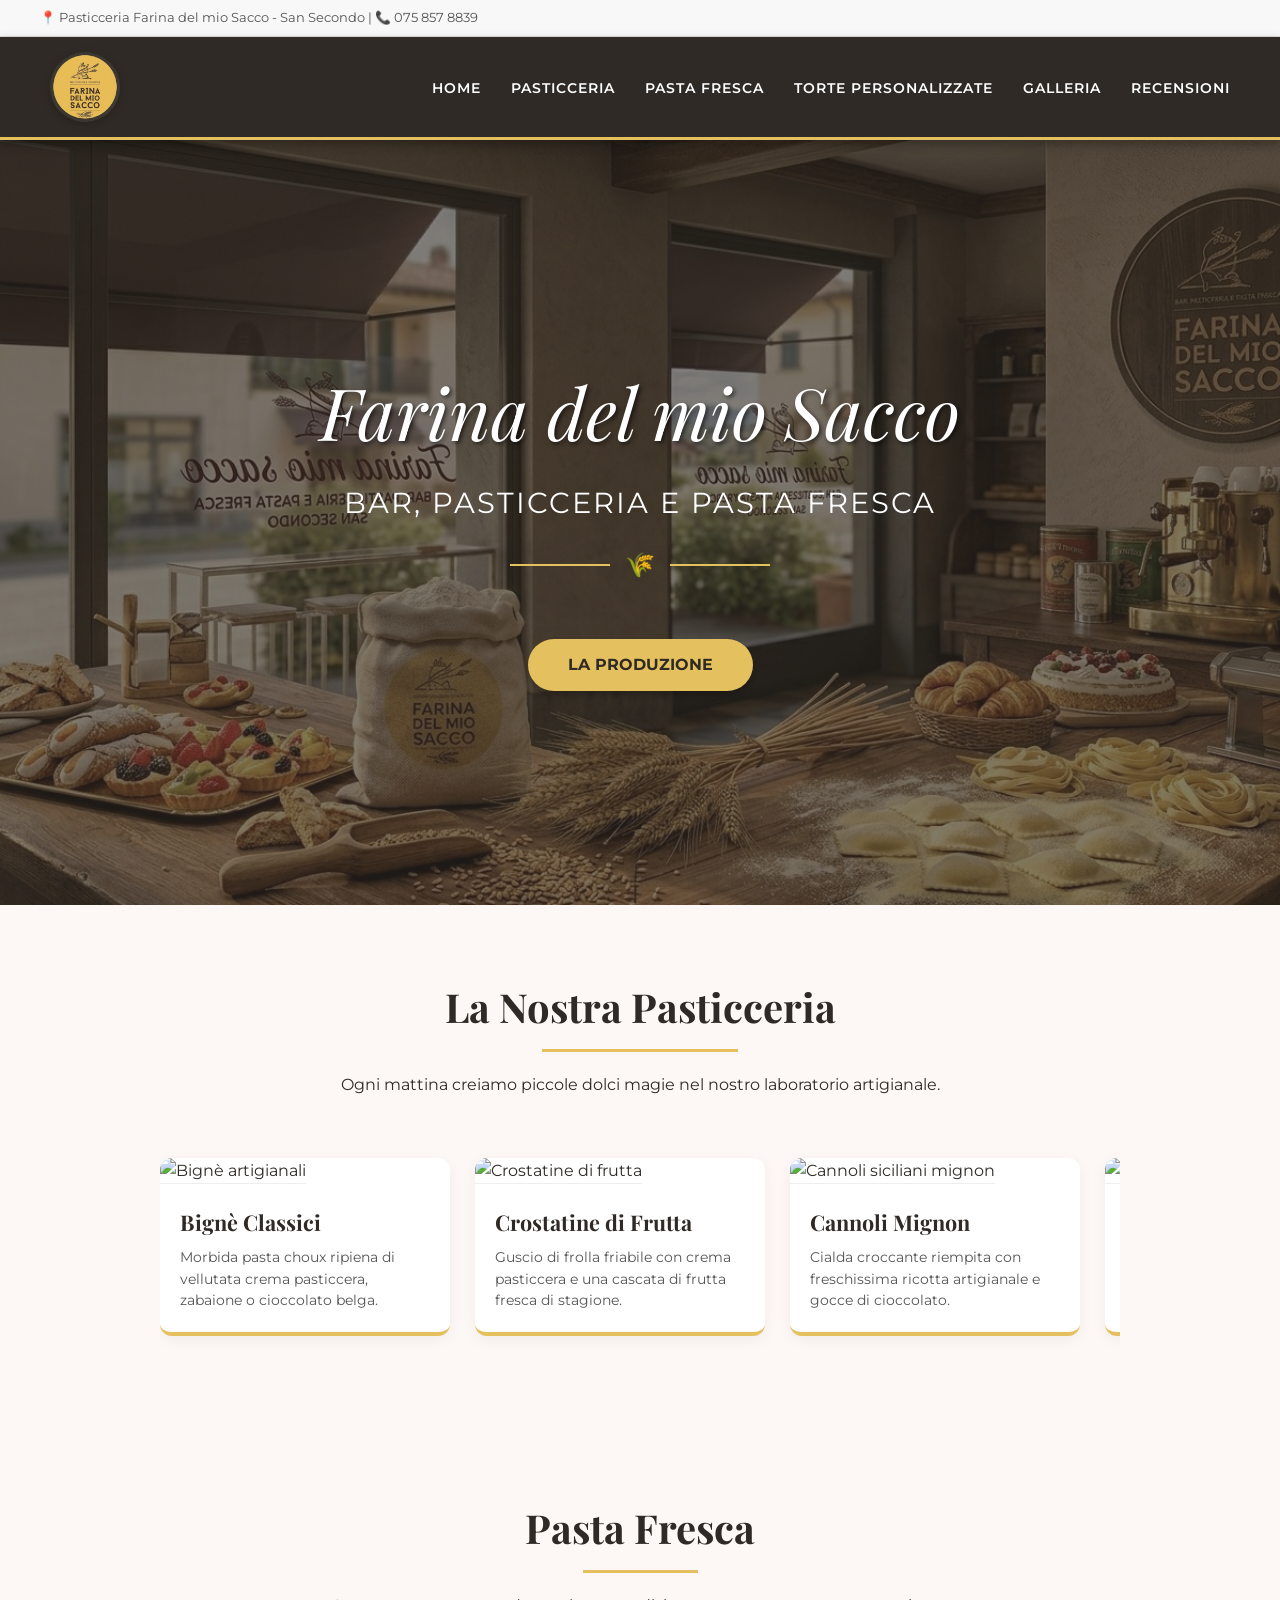
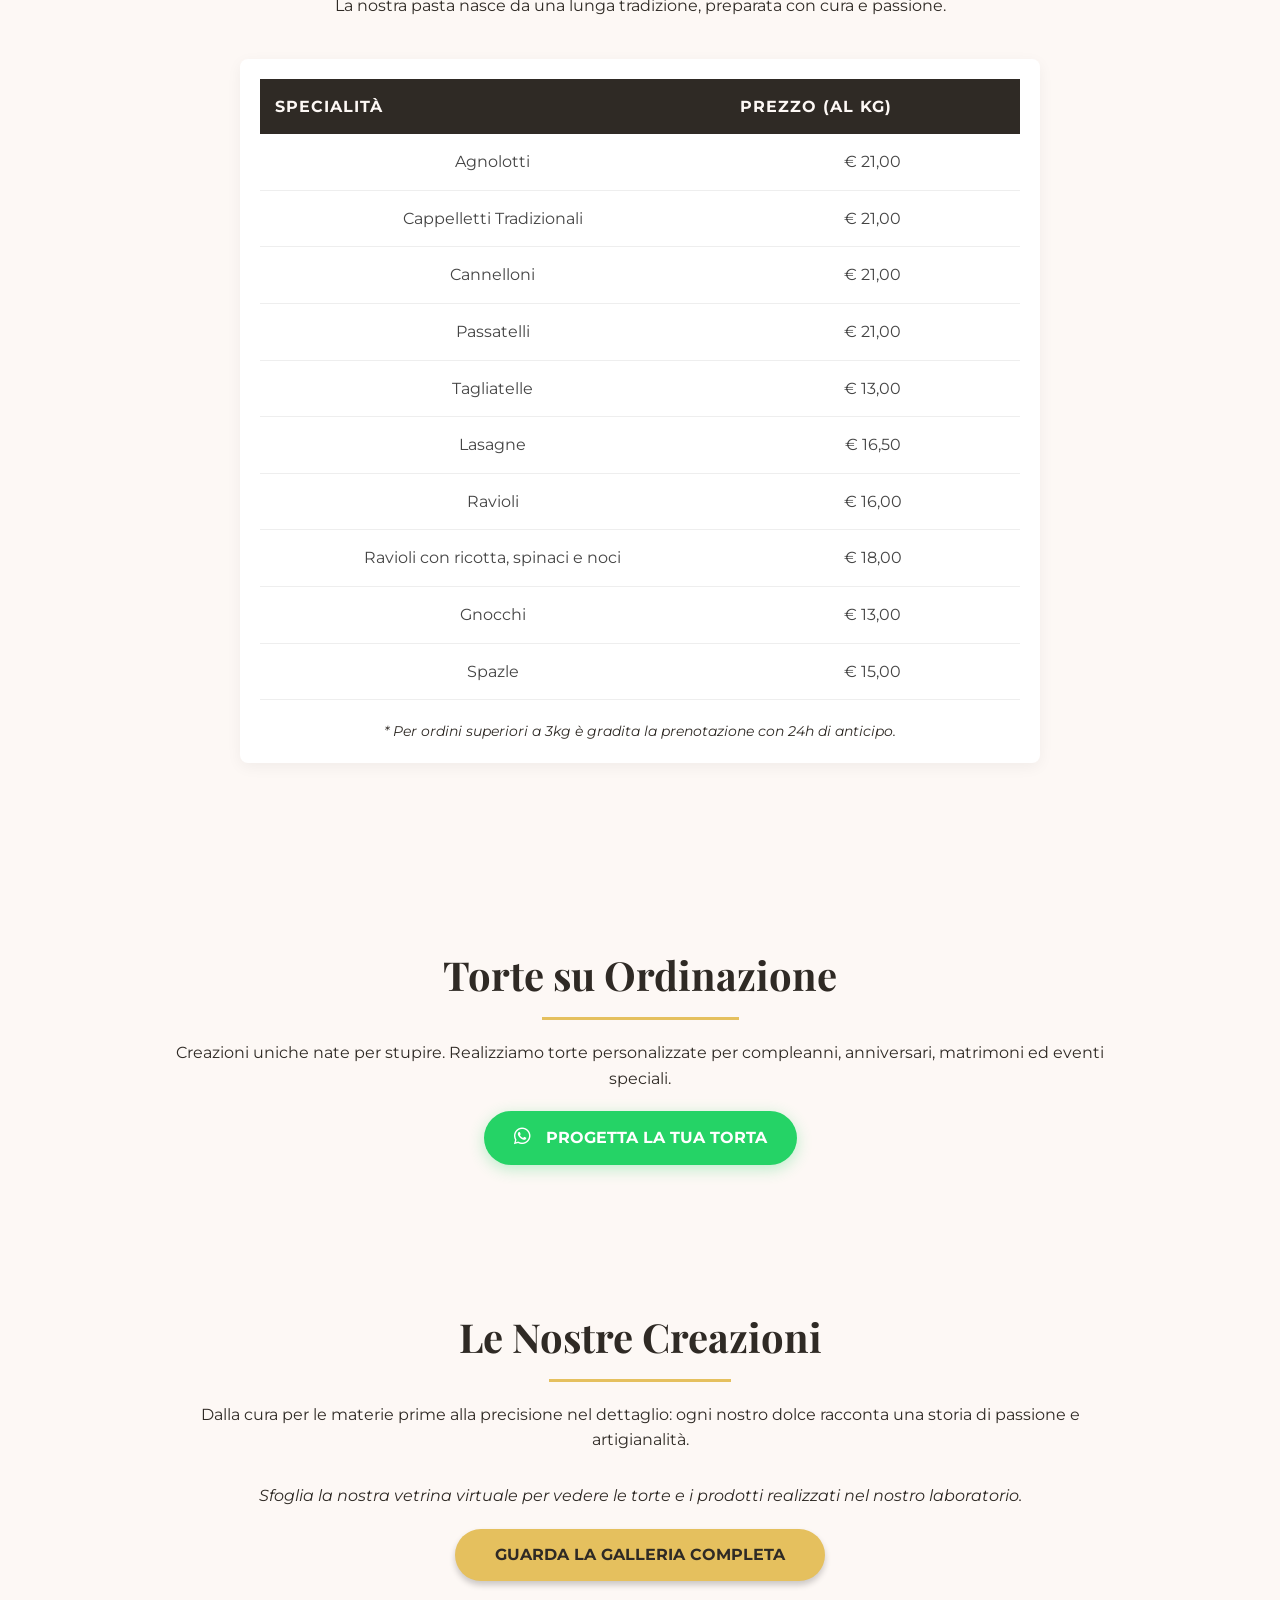
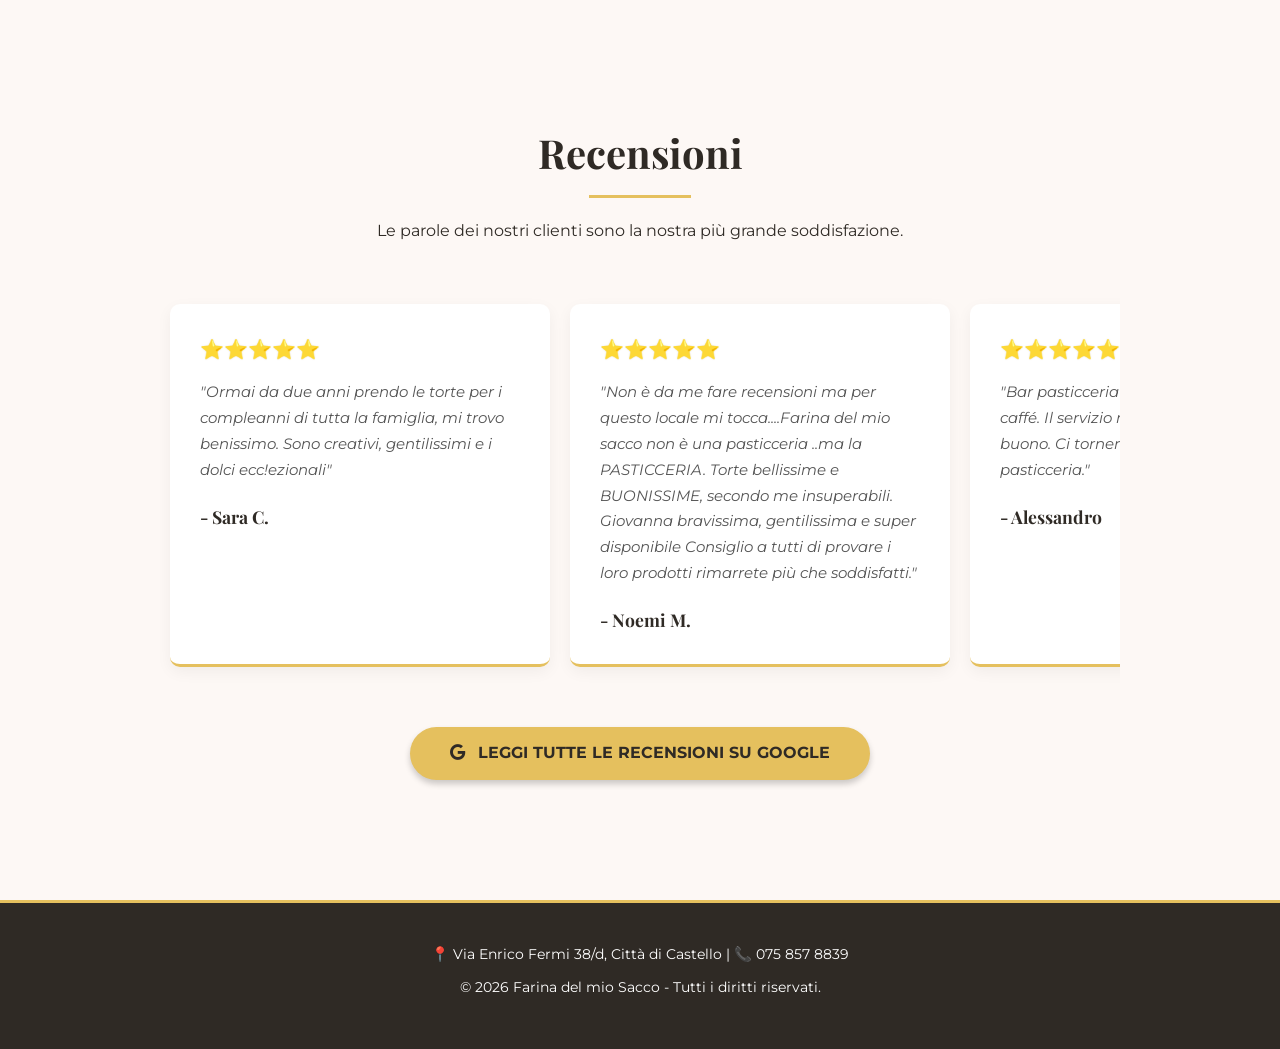
==== commit dd392bc8: "Update index.html" ====
--- a/index.html
+++ b/index.html
@@ -63,7 +63,7 @@
             
             <div class="carosello-pasticceria">
                 <div class="pasticcino-card">
-                    <img src="immagini/aggiornamento.jpg" alt="Bignè artigianali">
+                    <img src="immagini/aggiornamento.jpeg" alt="Bignè artigianali">
                     <div class="pasticcino-info">
                         <h3>Bignè Classici</h3>
                         <p>Morbida pasta choux ripiena di vellutata crema pasticcera, zabaione o cioccolato belga.</p>
@@ -71,7 +71,7 @@
                 </div>
                 
                 <div class="pasticcino-card">
-                    <img src="immagini/aggiornamento.jpg" alt="Crostatine di frutta">
+                    <img src="immagini/aggiornamento.jpeg" alt="Crostatine di frutta">
                     <div class="pasticcino-info">
                         <h3>Crostatine di Frutta</h3>
                         <p>Guscio di frolla friabile con crema pasticcera e una cascata di frutta fresca di stagione.</p>
@@ -79,7 +79,7 @@
                 </div>
                 
                 <div class="pasticcino-card">
-                    <img src="immagini/aggiornamento.jpg" alt="Cannoli siciliani mignon">
+                    <img src="immagini/aggiornamento.jpeg" alt="Cannoli siciliani mignon">
                     <div class="pasticcino-info">
                         <h3>Cannoli Mignon</h3>
                         <p>Cialda croccante riempita con freschissima ricotta artigianale e gocce di cioccolato.</p>
@@ -87,7 +87,7 @@
                 </div>
                 
                 <div class="pasticcino-card">
-                    <img src="immagini/aggiornamento.jpg" alt="Millefoglie mignon">
+                    <img src="immagini/aggiornamento.jpeg" alt="Millefoglie mignon">
                     <div class="pasticcino-info">
                         <h3>Millefoglie</h3>
                         <p>Strati di sfoglia fragrante e leggerissima, alternati a golosa crema diplomatica.</p>
@@ -95,7 +95,7 @@
                 </div>
 
                 <div class="pasticcino-card">
-                    <img src="immagini/aggiornamento.jpg" alt="Biscotteria secca artigianale">
+                    <img src="immagini/aggiornamento.jpeg" alt="Biscotteria secca artigianale">
                     <div class="pasticcino-info">
                         <h3>Biscotteria Secca</h3>
                         <p>Frollini da tè, cantucci della tradizione e paste da viaggio fatte come una volta.</p>
@@ -106,7 +106,7 @@
         
         <section id="pasta-fresca" class="sezione" style="background-color: var(--panna);">
             <h2 class="titolo-sezione">Pasta Fresca</h2>
-            <p>Pasta fresca fatta a mano ogni giorno, come vuole la tradizione.</p>
+            <p>La nostra pasta nasce da una lunga tradizione, preparata con cura e passione.</p>
 
             <div class="listino-container">
                 <table class="tabella-prezzi">
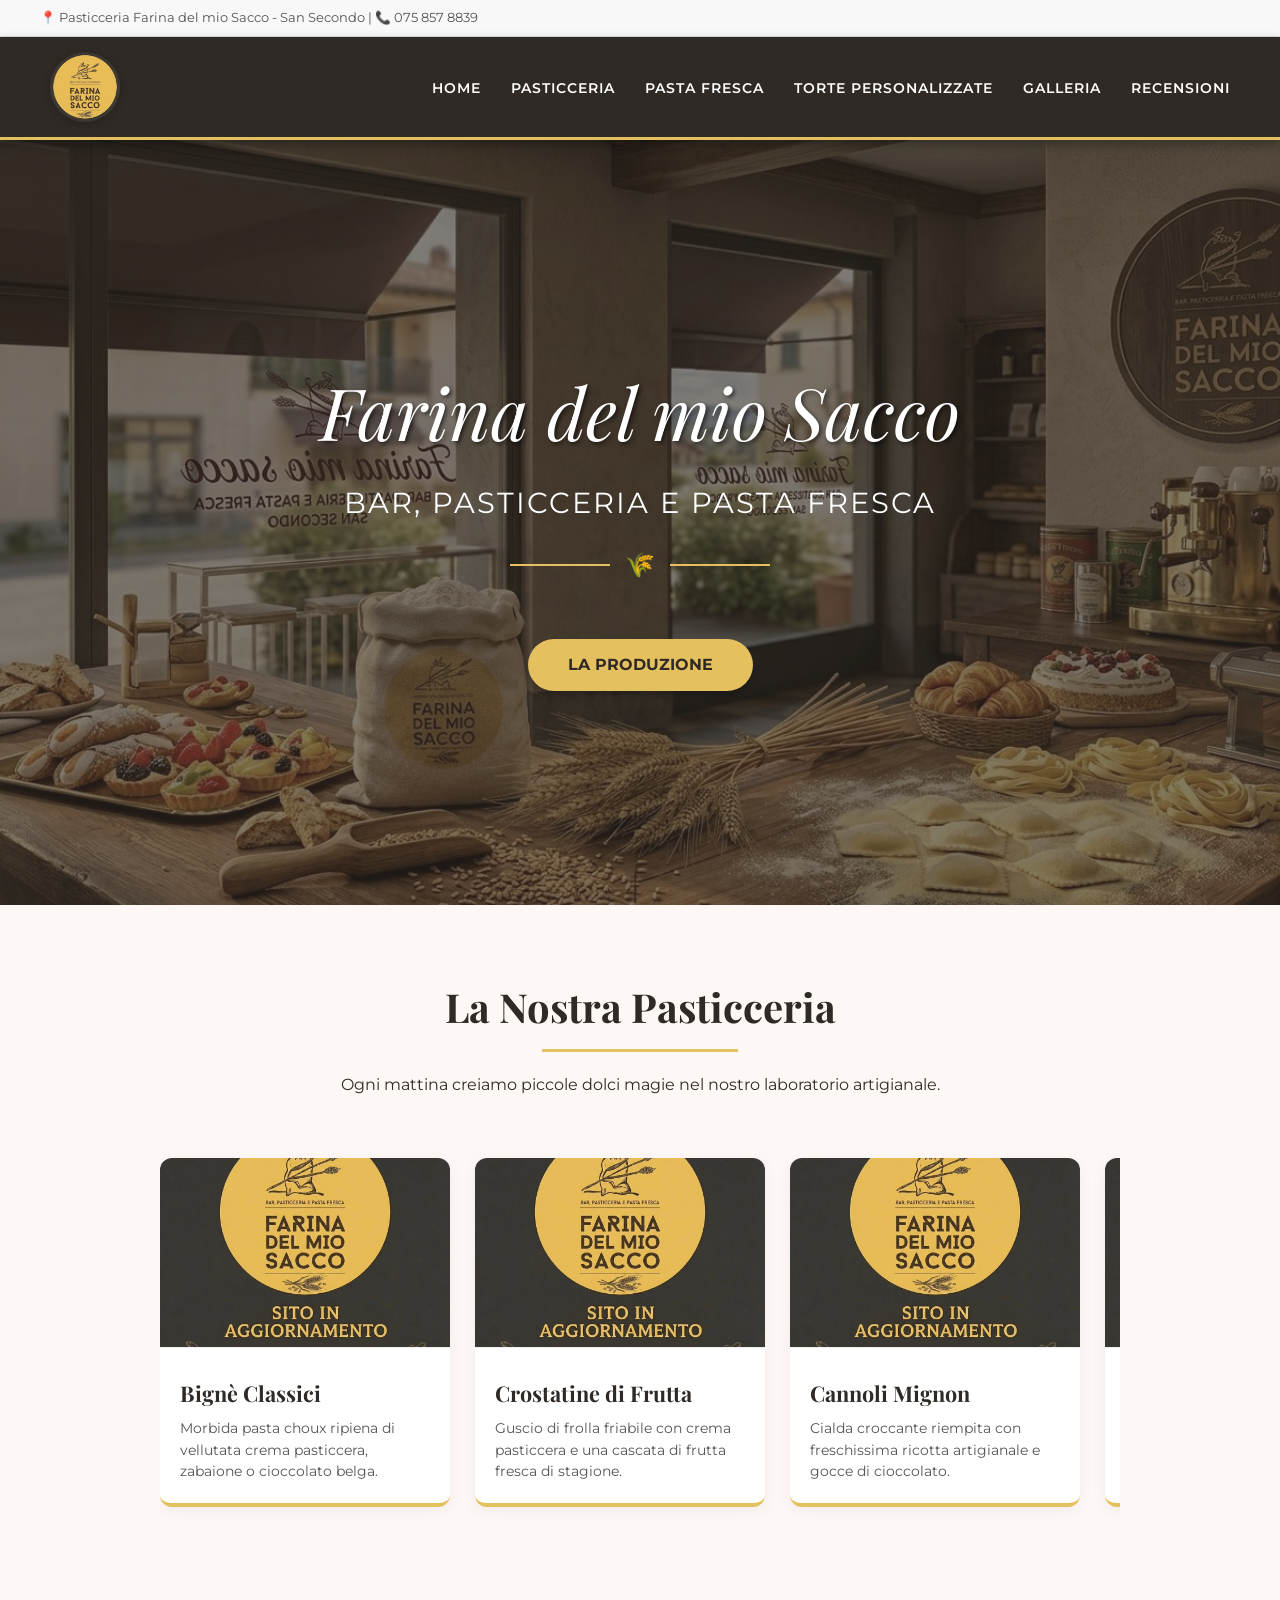
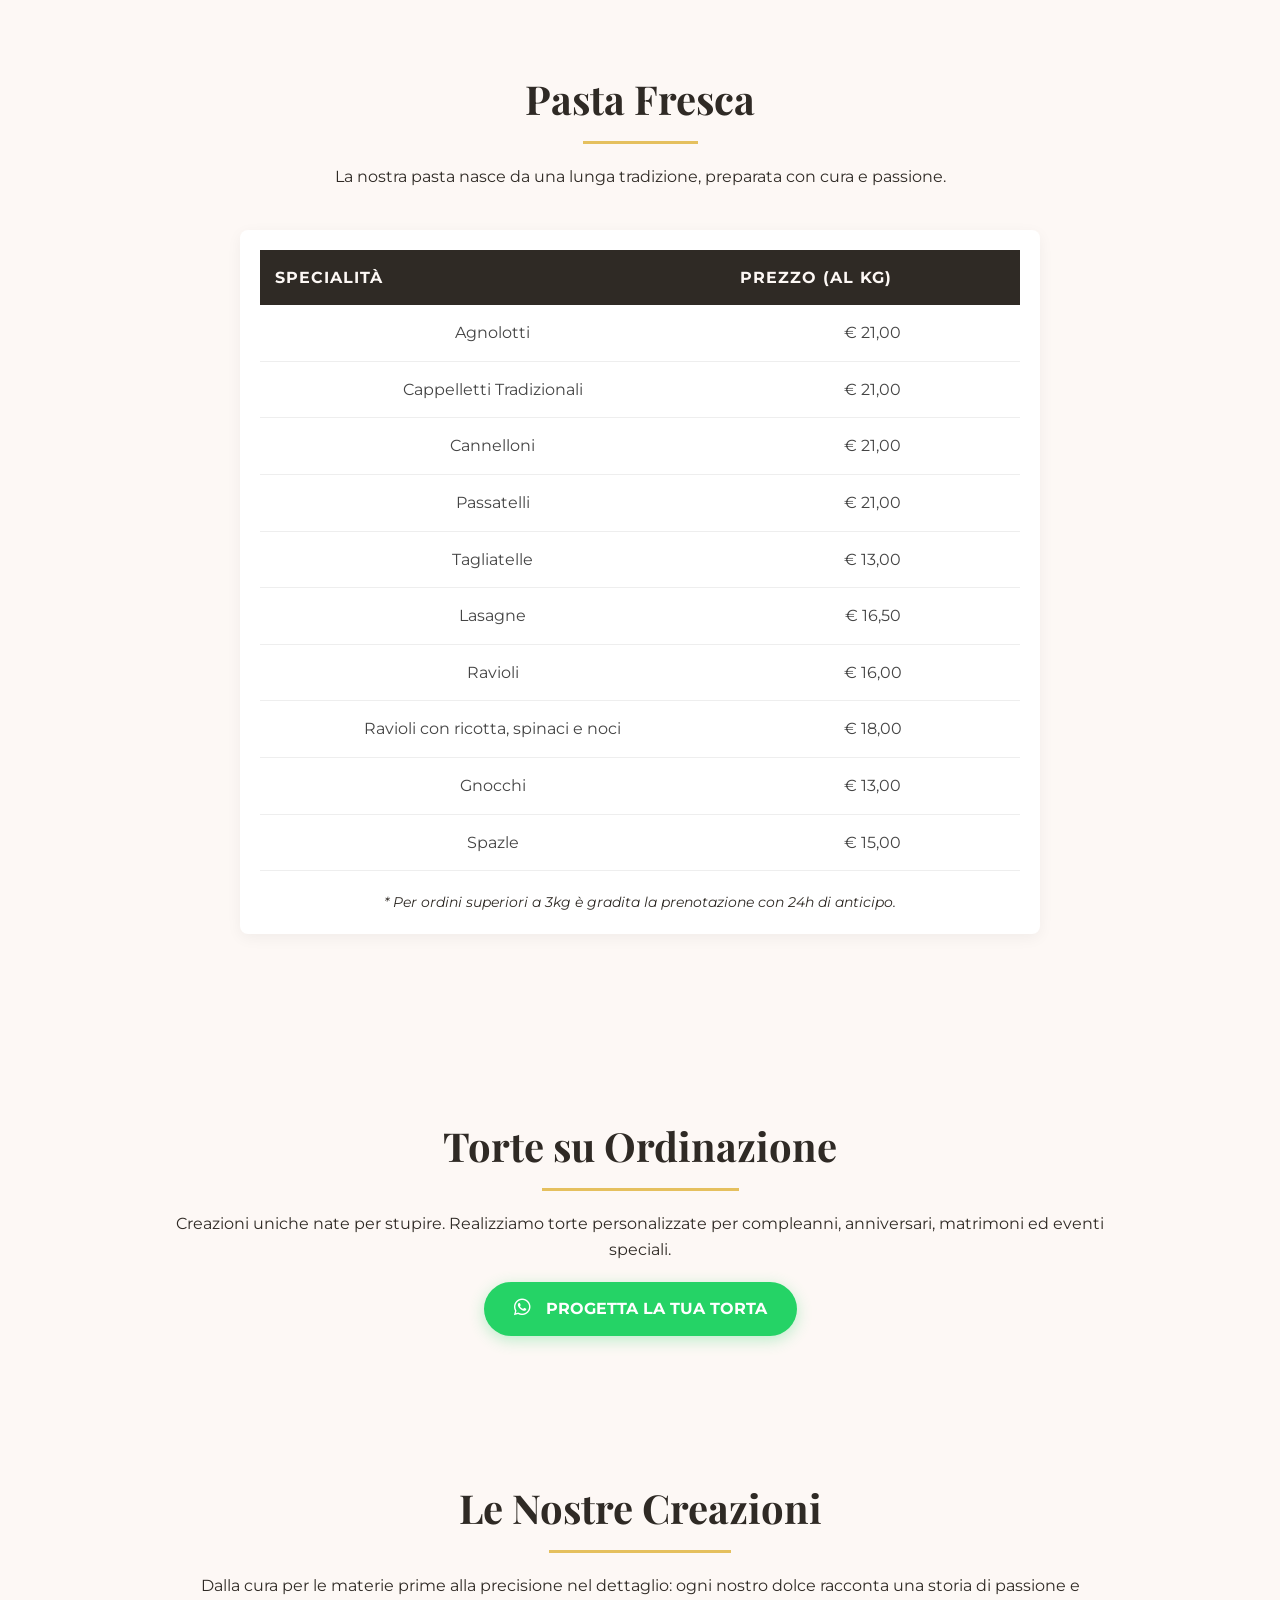
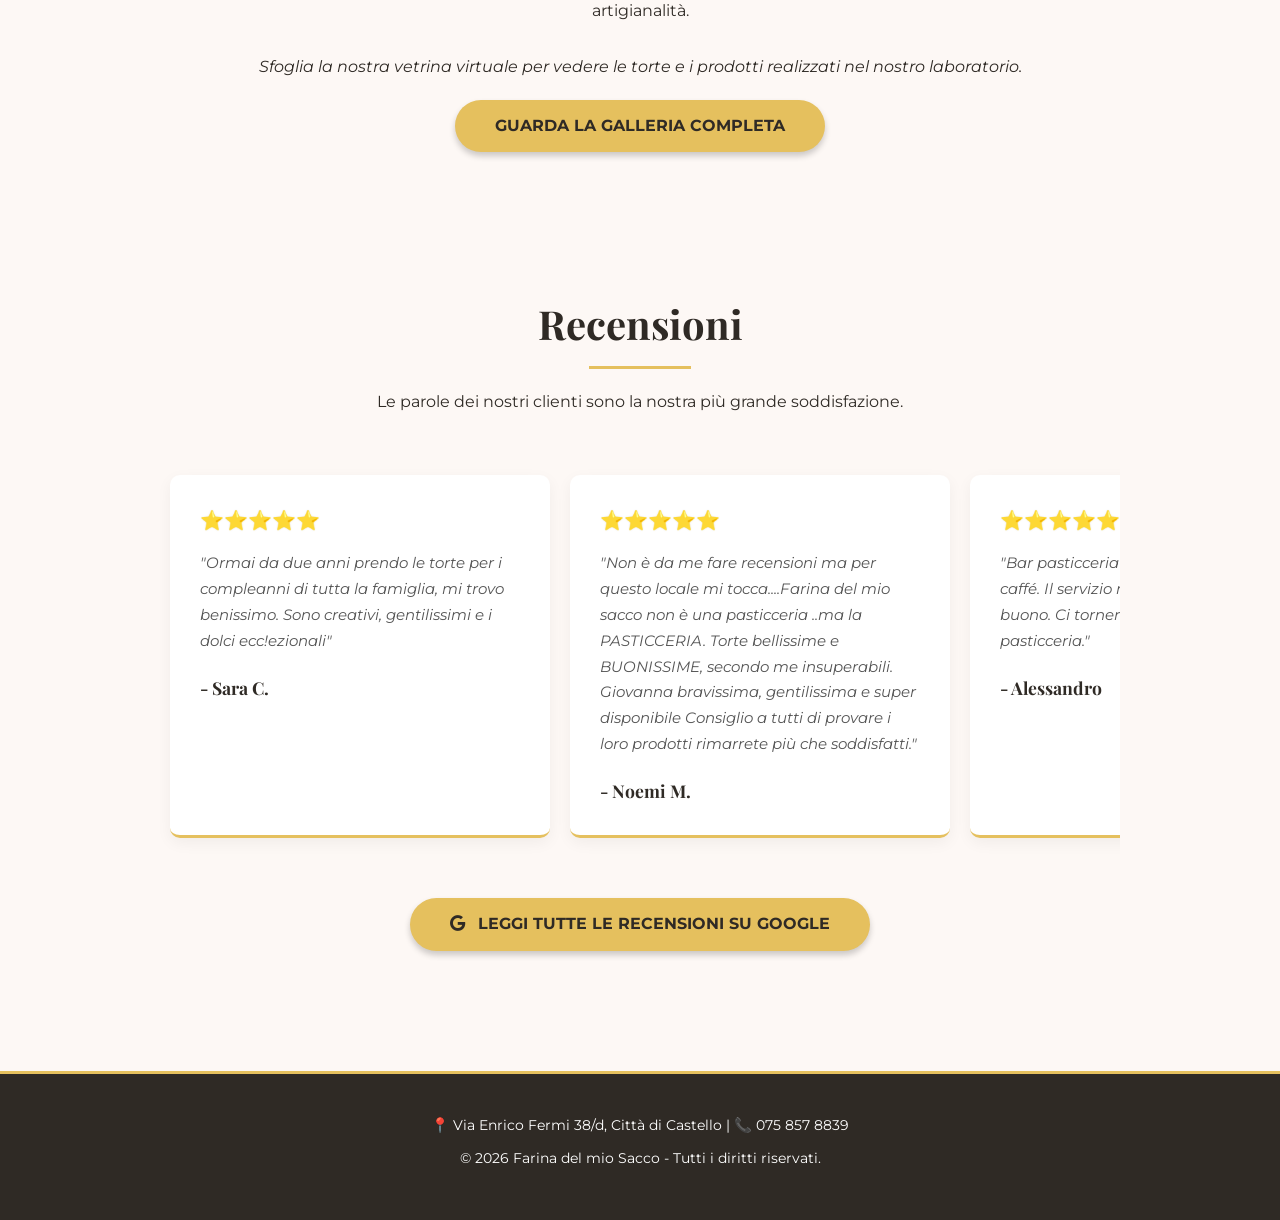
==== commit f69155e2: "Update index.html" ====
--- a/index.html
+++ b/index.html
@@ -1,6 +1,7 @@
 <!DOCTYPE html>
 <html lang="it">
 <head>
+    <meta name="google-site-verification" content="fZH92hWPdjXM5qBKkM2mliUqQaB0fxtfPX-ThNQRSbo" />
     <meta charset="UTF-8">
     <meta name="viewport" content="width=device-width, initial-scale=1.0">
     <title>Farina del mio Sacco | Pasticceria e Pasta Fresca</title>
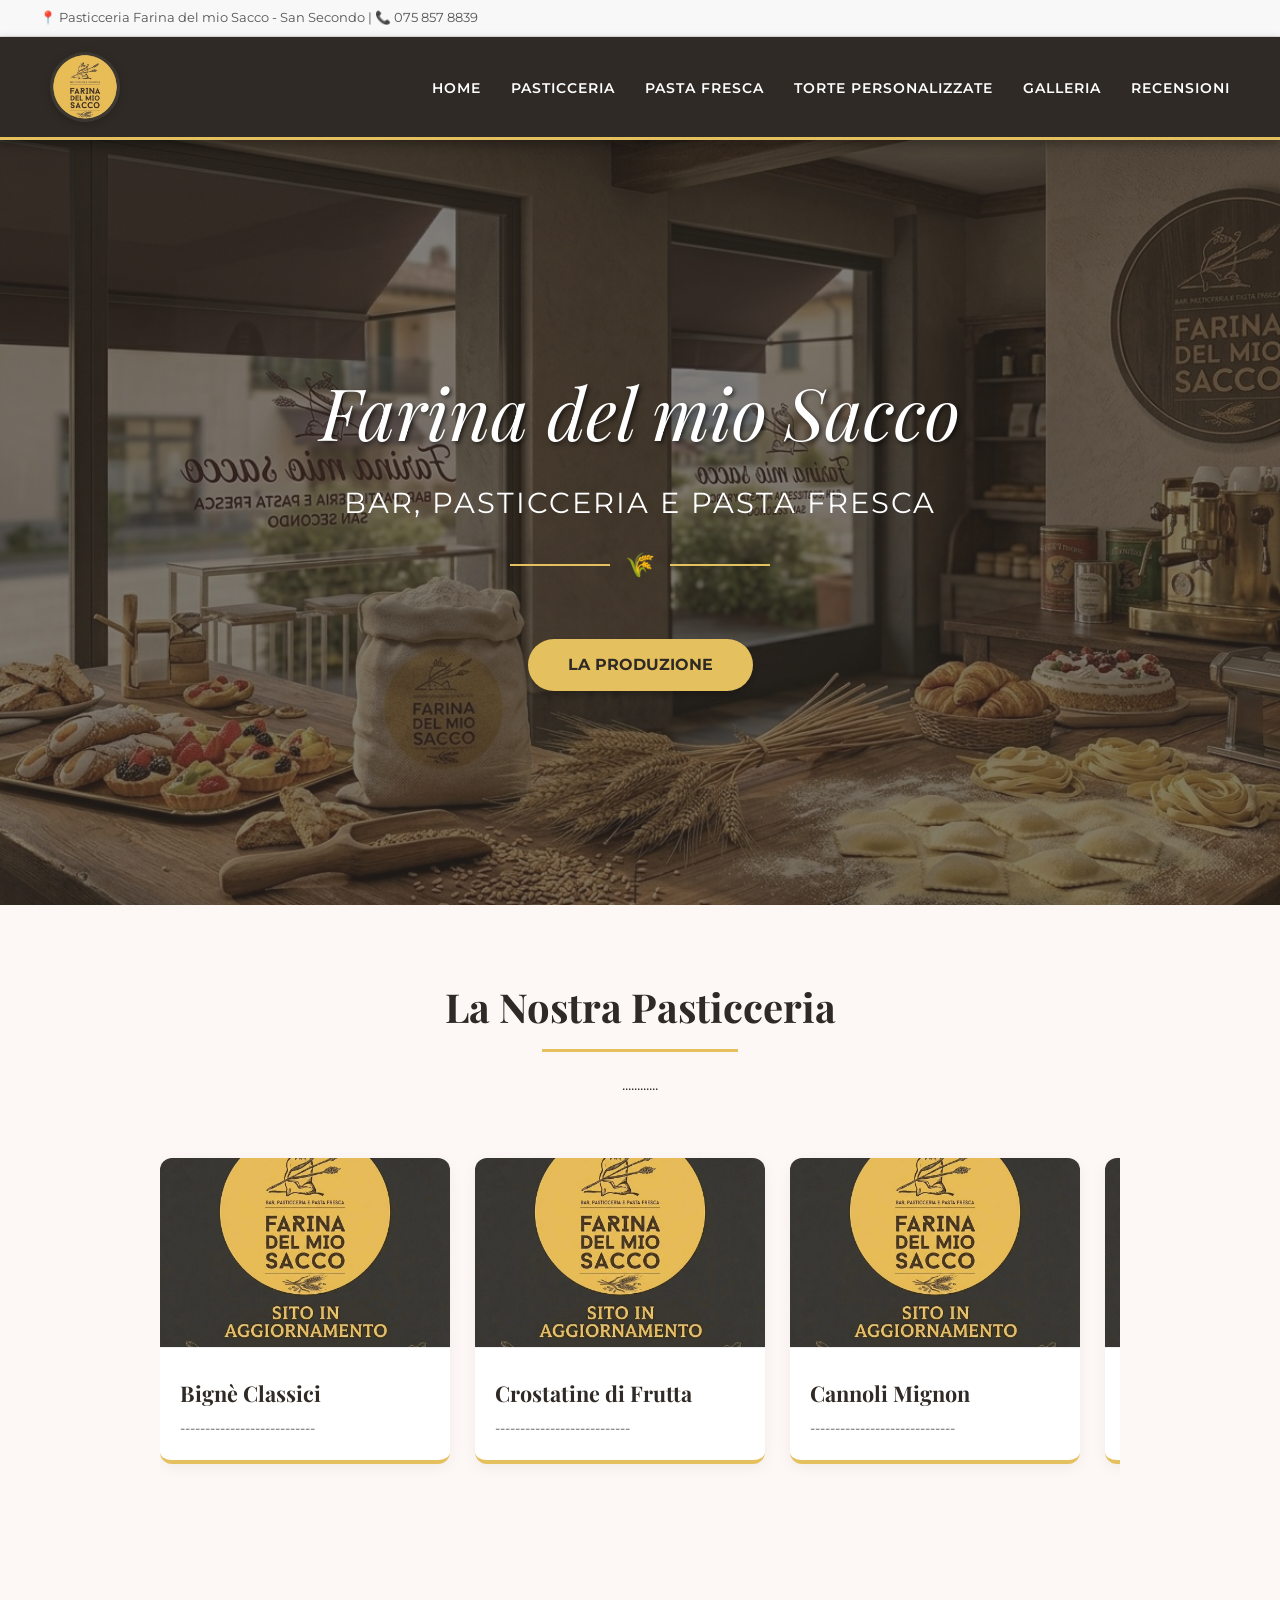
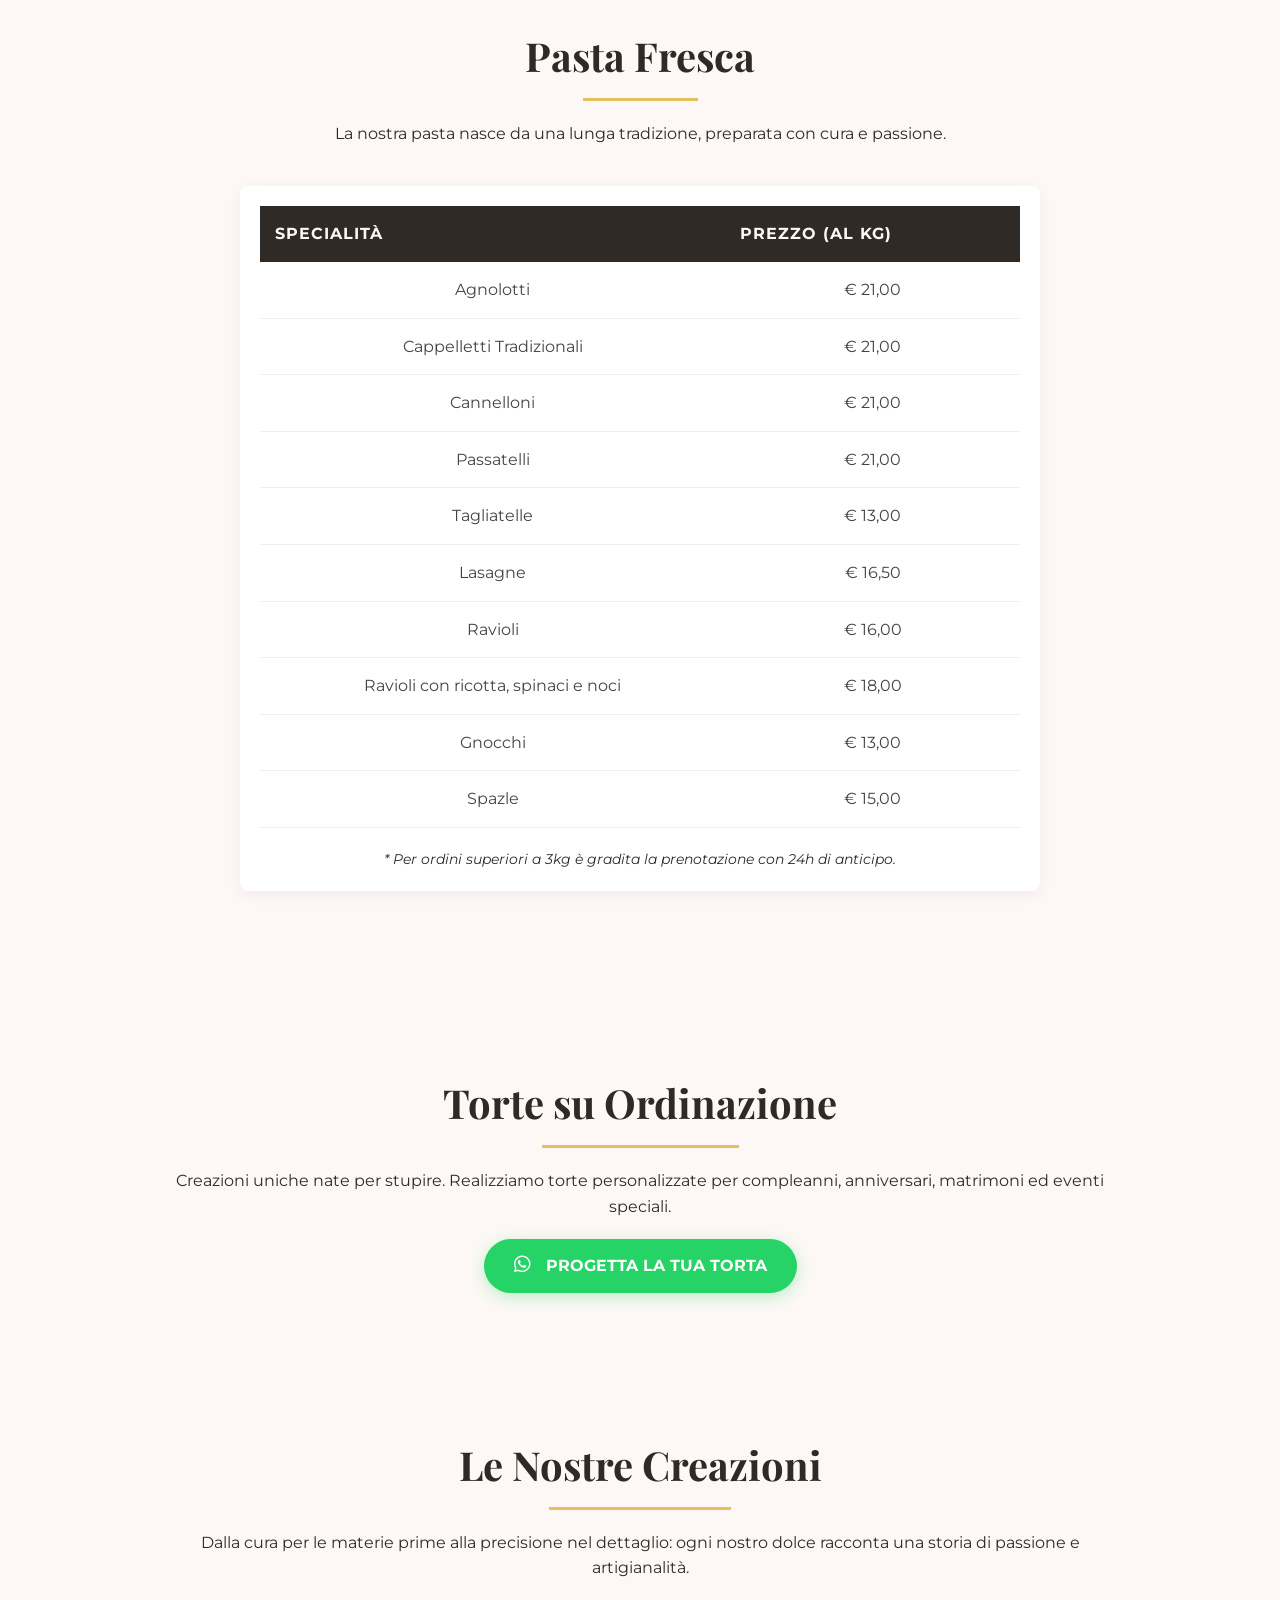
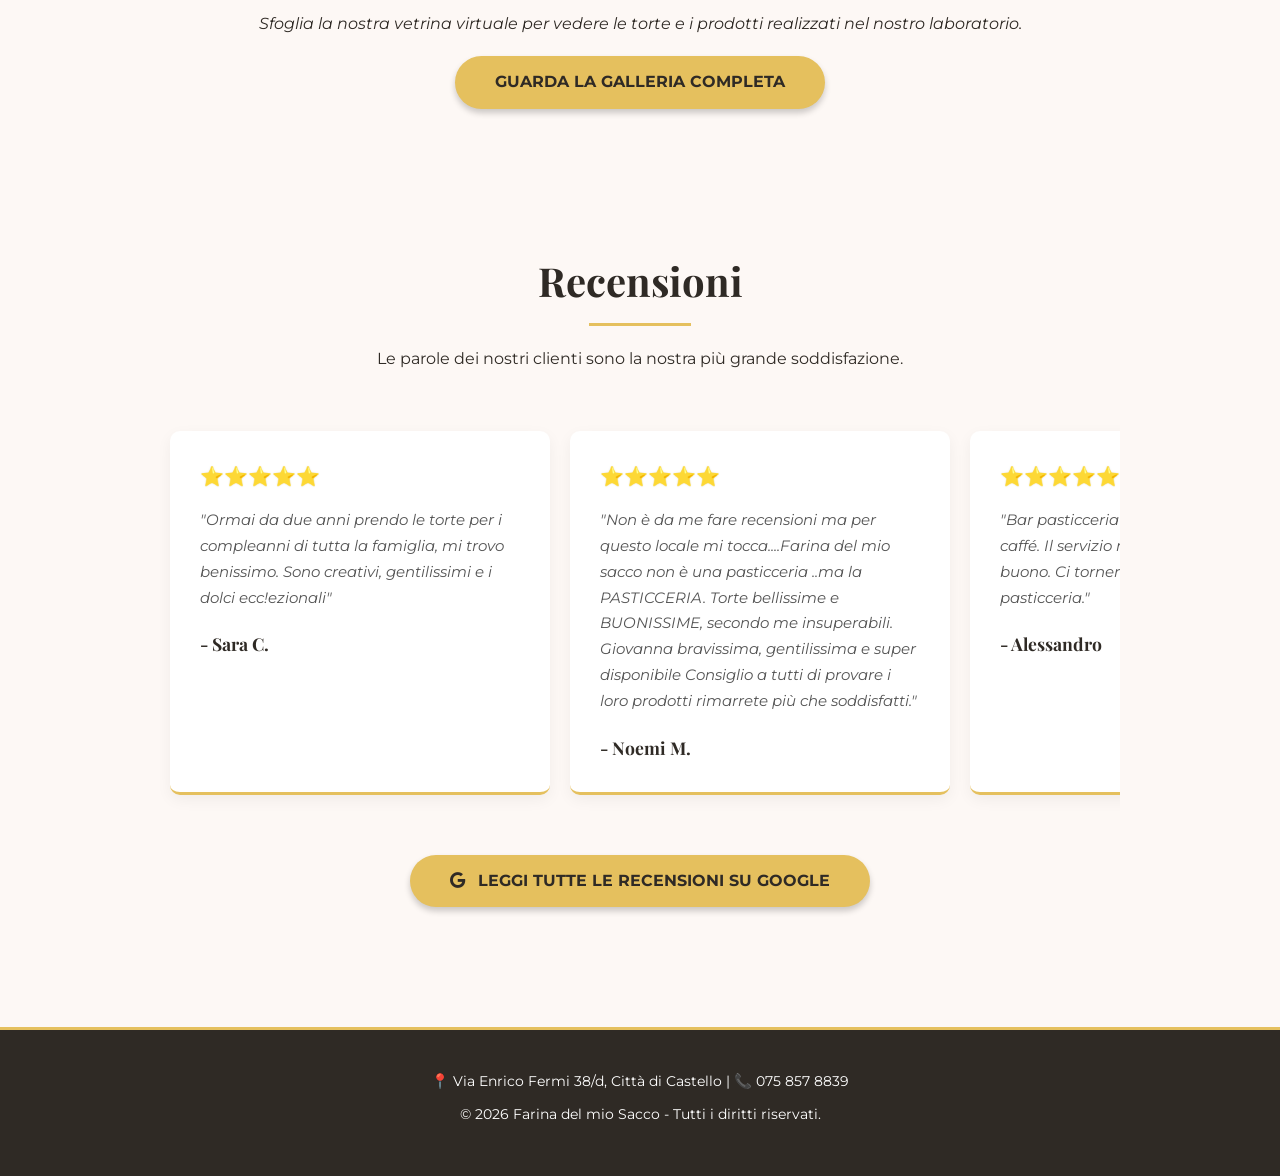
==== commit fc559fba: "Update index.html" ====
--- a/index.html
+++ b/index.html
@@ -60,14 +60,14 @@
         
         <section id="pasticceria" class="sezione">
             <h2>La Nostra Pasticceria</h2>
-            <p>Ogni mattina creiamo piccole dolci magie nel nostro laboratorio artigianale.</p>
+            <p>............</p>
             
             <div class="carosello-pasticceria">
                 <div class="pasticcino-card">
                     <img src="immagini/aggiornamento.jpeg" alt="Bignè artigianali">
                     <div class="pasticcino-info">
                         <h3>Bignè Classici</h3>
-                        <p>Morbida pasta choux ripiena di vellutata crema pasticcera, zabaione o cioccolato belga.</p>
+                        <p>---------------------------</p>
                     </div>
                 </div>
                 
@@ -75,7 +75,7 @@
                     <img src="immagini/aggiornamento.jpeg" alt="Crostatine di frutta">
                     <div class="pasticcino-info">
                         <h3>Crostatine di Frutta</h3>
-                        <p>Guscio di frolla friabile con crema pasticcera e una cascata di frutta fresca di stagione.</p>
+                        <p>---------------------------</p>
                     </div>
                 </div>
                 
@@ -83,7 +83,7 @@
                     <img src="immagini/aggiornamento.jpeg" alt="Cannoli siciliani mignon">
                     <div class="pasticcino-info">
                         <h3>Cannoli Mignon</h3>
-                        <p>Cialda croccante riempita con freschissima ricotta artigianale e gocce di cioccolato.</p>
+                        <p>-----------------------------</p>
                     </div>
                 </div>
                 
@@ -91,7 +91,7 @@
                     <img src="immagini/aggiornamento.jpeg" alt="Millefoglie mignon">
                     <div class="pasticcino-info">
                         <h3>Millefoglie</h3>
-                        <p>Strati di sfoglia fragrante e leggerissima, alternati a golosa crema diplomatica.</p>
+                        <p>-----------------------------</p>
                     </div>
                 </div>
 
@@ -99,7 +99,7 @@
                     <img src="immagini/aggiornamento.jpeg" alt="Biscotteria secca artigianale">
                     <div class="pasticcino-info">
                         <h3>Biscotteria Secca</h3>
-                        <p>Frollini da tè, cantucci della tradizione e paste da viaggio fatte come una volta.</p>
+                        <p>-----------------------------</p>
                     </div>
                 </div>
             </div>
